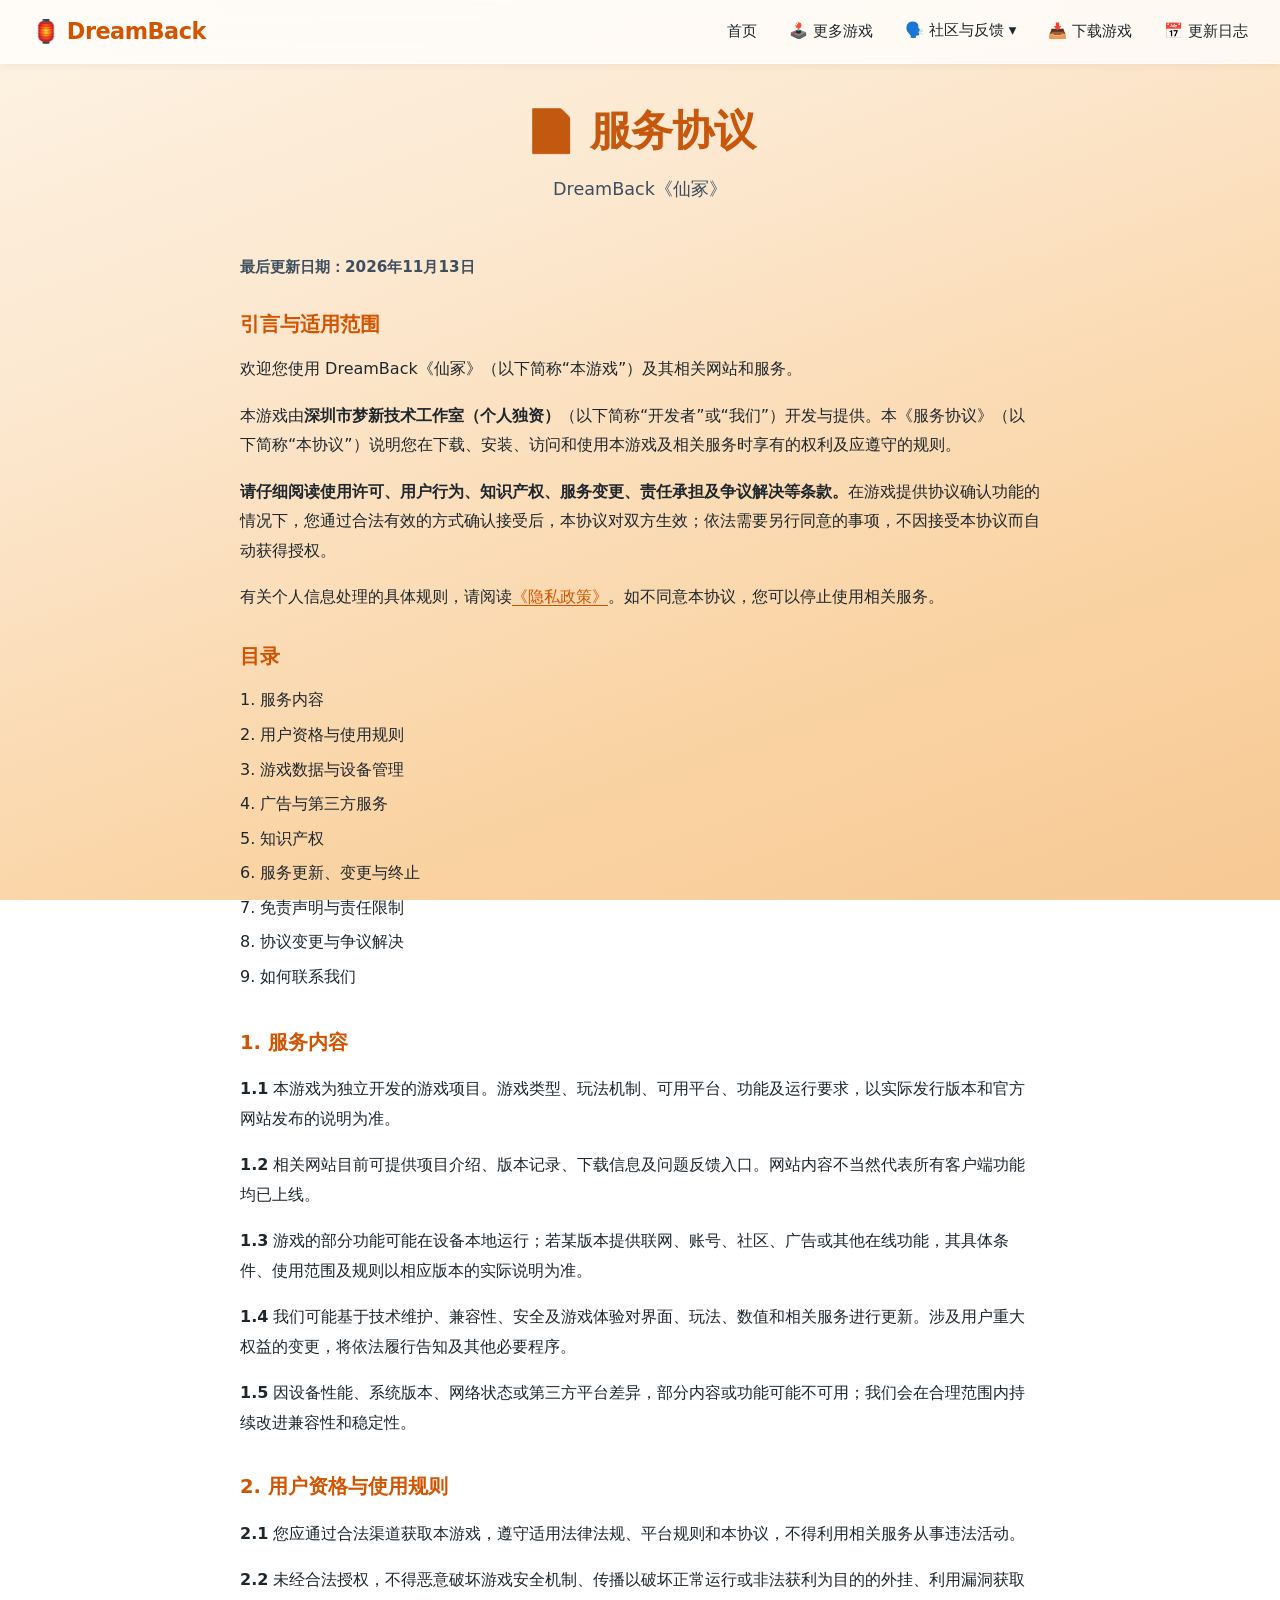
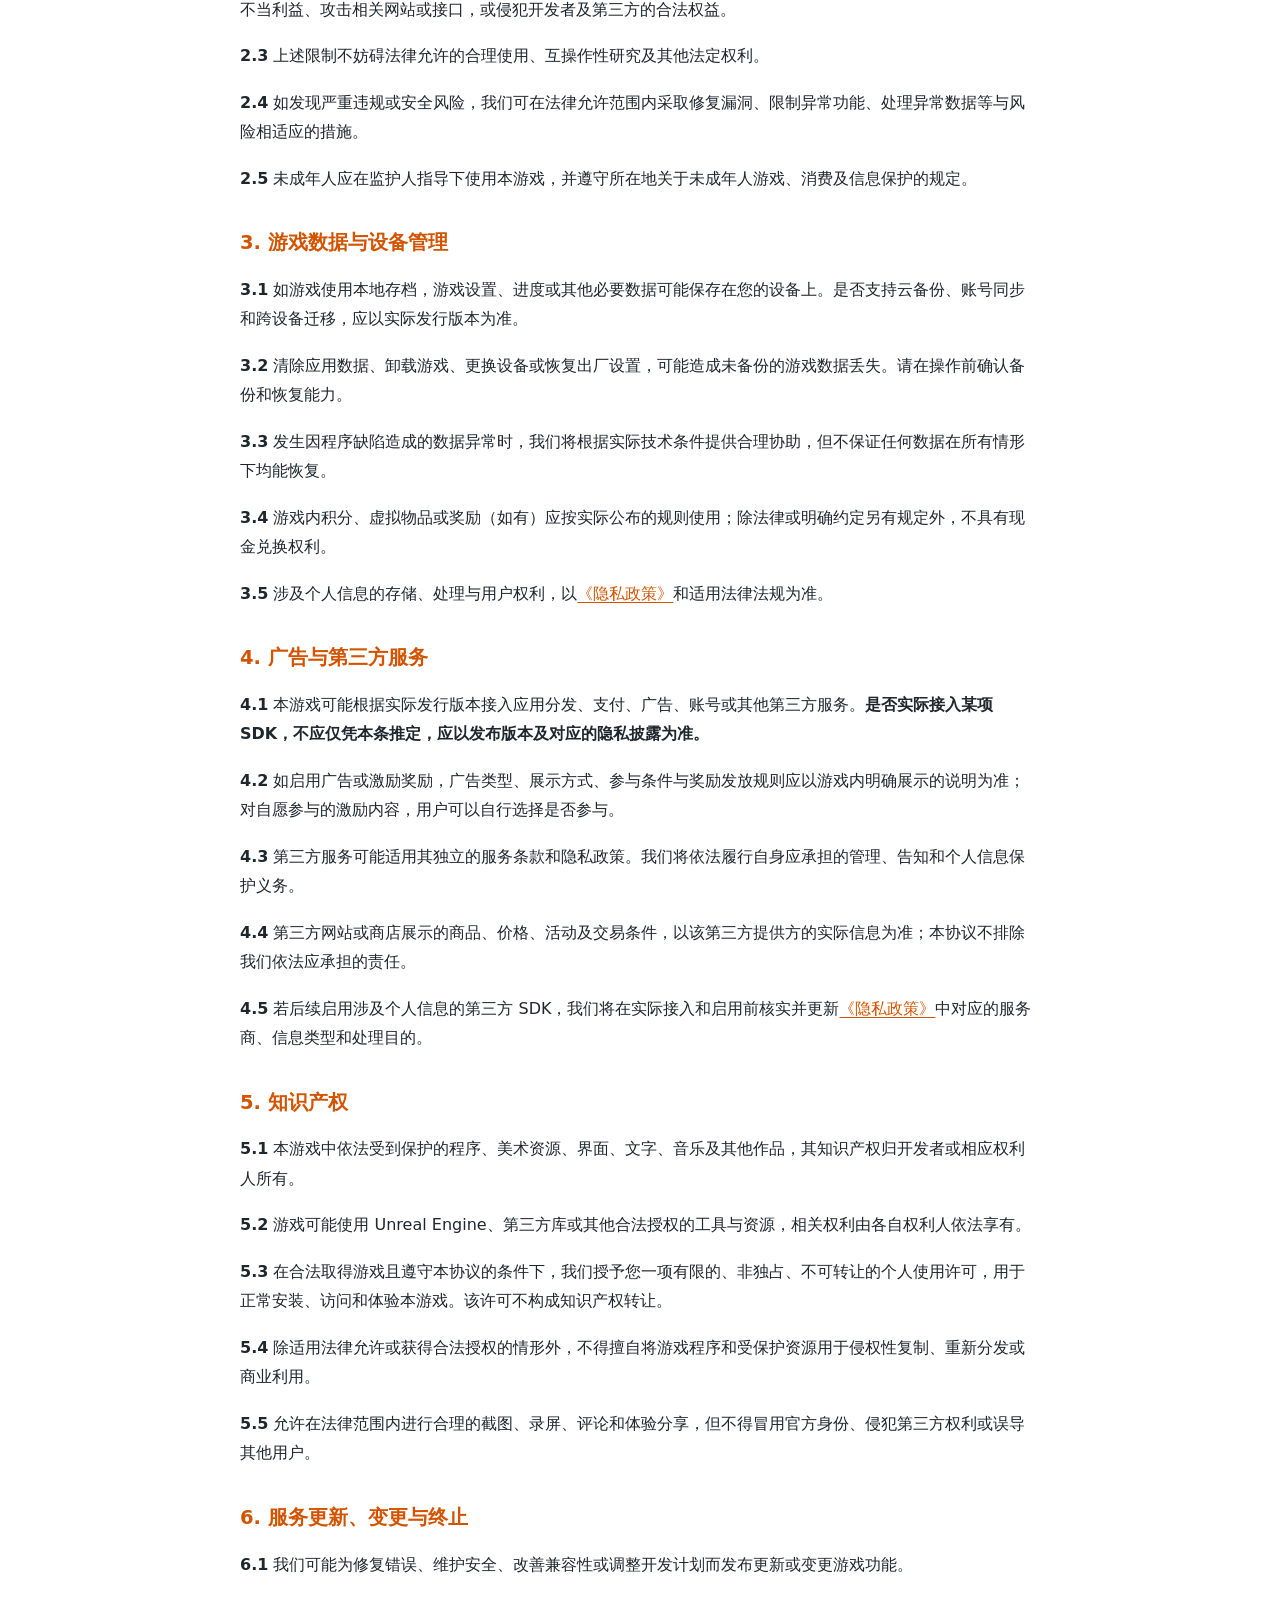
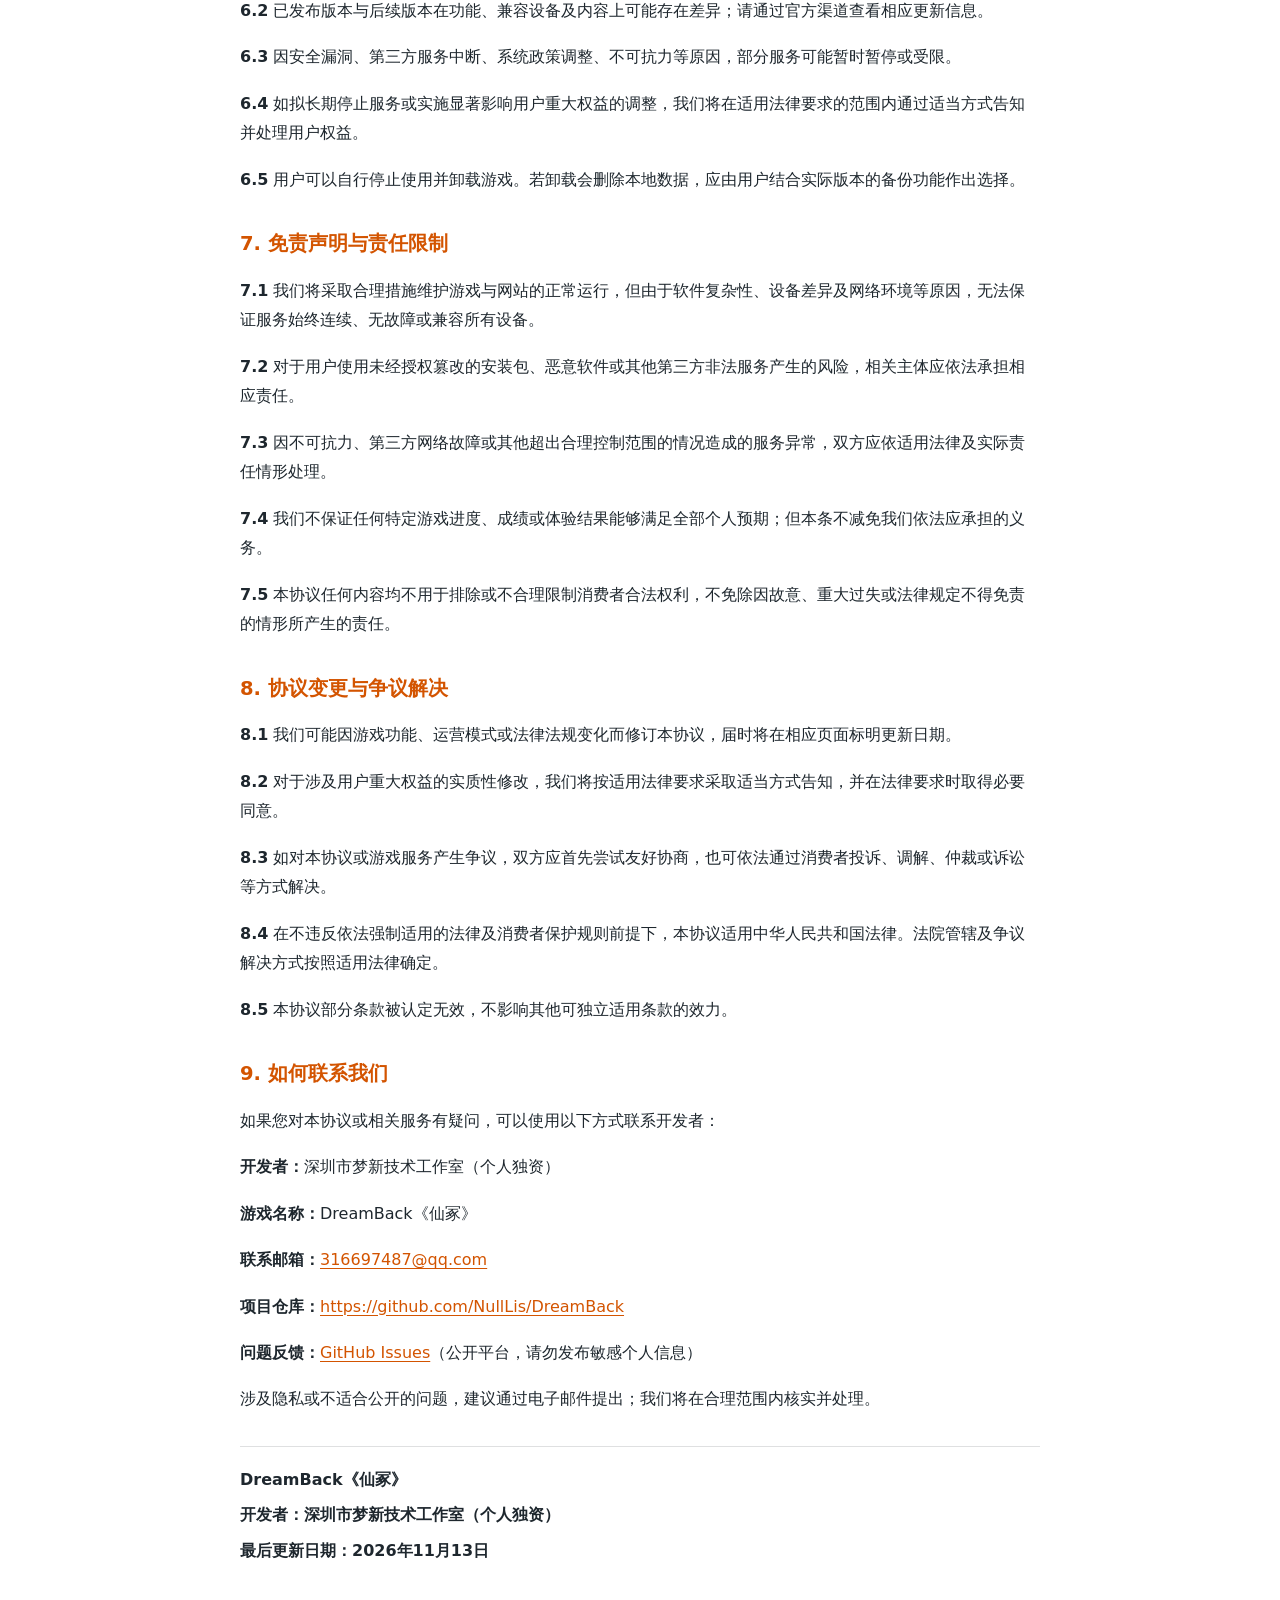
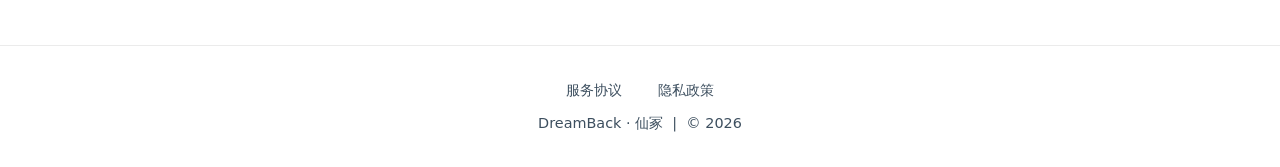
==== html/agreement.html @ 3b2ec332 "Add files via upload" ====
<!DOCTYPE html>
<html lang="zh-CN">
<head>
    <meta charset="UTF-8">
    <meta name="viewport" content="width=device-width, initial-scale=1.0">
    <meta name="description" content="DreamBack《仙冢》服务协议">
    <title>服务协议 — DreamBack 仙冢</title>
    <link rel="stylesheet" href="../css/style.css">
    <style>
/* 法律页面正文沿用 PullNail 结构，不覆盖网站全局配色、顶部导航或页脚 */
.legal-content { max-width: 800px; margin: 0 auto; line-height: 1.85; overflow-wrap: break-word; }
.legal-content h3 { margin: 1.65rem 0 .7rem; color: var(--accent-dark); font-size: 1.22rem; font-weight: 700; }
.legal-content p { margin: 0 0 1.05rem; }
.legal-content ul { padding-left: 1.55rem; margin: .6rem 0 1.1rem; }
.legal-content li { margin-bottom: .52rem; }
.legal-content a { color: var(--accent-dark); text-underline-offset: 3px; overflow-wrap: anywhere; }
.legal-content a:hover { text-decoration: underline; }
.legal-updated { color: var(--text-muted); font-size: .95rem; margin-bottom: 1.6rem !important; }
.legal-intro { margin-bottom: 1.7rem; }
.legal-directory { margin: 1.5rem 0 2.15rem; }
.legal-directory h3 { margin-top: 0; }
.legal-directory p { margin: 0 0 .44rem; line-height: 1.72; }
.legal-chapter { margin-bottom: 2rem; }
.legal-chapter h3 { margin-top: 0; margin-bottom: .84rem; }
.legal-note { margin: 1rem 0; padding: .8rem 1rem; border-left: 3px solid var(--accent-dark); border-radius: 6px; background: rgba(255,255,255,.30); }
.legal-signoff { margin-top: 2rem; padding-top: 1.15rem; border-top: 1px solid rgba(30,39,46,.14); }
.legal-signoff p { margin-bottom: .35rem; }
@media (max-width: 640px) { .legal-content h3 { font-size: 1.14rem; } }
</style>
</head>
<body>
    <div id="navbar-container"></div>
    <main class="container">
        <header>
            <h1>📄 服务协议</h1>
            <p class="subtitle">DreamBack《仙冢》</p>
        </header>
        <section>
            <div class="legal-content">
                <p class="legal-updated"><strong>最后更新日期：2026年11月13日</strong></p>
                <div class="legal-intro">
                    <h3>引言与适用范围</h3>
                    
<p>欢迎您使用 DreamBack《仙冢》（以下简称“本游戏”）及其相关网站和服务。</p>
<p>本游戏由<strong>深圳市梦新技术工作室（个人独资）</strong>（以下简称“开发者”或“我们”）开发与提供。本《服务协议》（以下简称“本协议”）说明您在下载、安装、访问和使用本游戏及相关服务时享有的权利及应遵守的规则。</p>
<p><strong>请仔细阅读使用许可、用户行为、知识产权、服务变更、责任承担及争议解决等条款。</strong>在游戏提供协议确认功能的情况下，您通过合法有效的方式确认接受后，本协议对双方生效；依法需要另行同意的事项，不因接受本协议而自动获得授权。</p>
<p>有关个人信息处理的具体规则，请阅读<a href="privacy.html">《隐私政策》</a>。如不同意本协议，您可以停止使用相关服务。</p>

                </div>
                <div class="legal-directory" aria-label="服务协议目录">
                    <h3>目录</h3>
                    <p>1. 服务内容</p>
<p>2. 用户资格与使用规则</p>
<p>3. 游戏数据与设备管理</p>
<p>4. 广告与第三方服务</p>
<p>5. 知识产权</p>
<p>6. 服务更新、变更与终止</p>
<p>7. 免责声明与责任限制</p>
<p>8. 协议变更与争议解决</p>
<p>9. 如何联系我们</p>

                </div>
                
<div class="legal-chapter" id="chapter-1">
<h3>1. 服务内容</h3>

<p><strong>1.1</strong> 本游戏为独立开发的游戏项目。游戏类型、玩法机制、可用平台、功能及运行要求，以实际发行版本和官方网站发布的说明为准。</p>
<p><strong>1.2</strong> 相关网站目前可提供项目介绍、版本记录、下载信息及问题反馈入口。网站内容不当然代表所有客户端功能均已上线。</p>
<p><strong>1.3</strong> 游戏的部分功能可能在设备本地运行；若某版本提供联网、账号、社区、广告或其他在线功能，其具体条件、使用范围及规则以相应版本的实际说明为准。</p>
<p><strong>1.4</strong> 我们可能基于技术维护、兼容性、安全及游戏体验对界面、玩法、数值和相关服务进行更新。涉及用户重大权益的变更，将依法履行告知及其他必要程序。</p>
<p><strong>1.5</strong> 因设备性能、系统版本、网络状态或第三方平台差异，部分内容或功能可能不可用；我们会在合理范围内持续改进兼容性和稳定性。</p>

</div>
<div class="legal-chapter" id="chapter-2">
<h3>2. 用户资格与使用规则</h3>

<p><strong>2.1</strong> 您应通过合法渠道获取本游戏，遵守适用法律法规、平台规则和本协议，不得利用相关服务从事违法活动。</p>
<p><strong>2.2</strong> 未经合法授权，不得恶意破坏游戏安全机制、传播以破坏正常运行或非法获利为目的的外挂、利用漏洞获取不当利益、攻击相关网站或接口，或侵犯开发者及第三方的合法权益。</p>
<p><strong>2.3</strong> 上述限制不妨碍法律允许的合理使用、互操作性研究及其他法定权利。</p>
<p><strong>2.4</strong> 如发现严重违规或安全风险，我们可在法律允许范围内采取修复漏洞、限制异常功能、处理异常数据等与风险相适应的措施。</p>
<p><strong>2.5</strong> 未成年人应在监护人指导下使用本游戏，并遵守所在地关于未成年人游戏、消费及信息保护的规定。</p>

</div>
<div class="legal-chapter" id="chapter-3">
<h3>3. 游戏数据与设备管理</h3>

<p><strong>3.1</strong> 如游戏使用本地存档，游戏设置、进度或其他必要数据可能保存在您的设备上。是否支持云备份、账号同步和跨设备迁移，应以实际发行版本为准。</p>
<p><strong>3.2</strong> 清除应用数据、卸载游戏、更换设备或恢复出厂设置，可能造成未备份的游戏数据丢失。请在操作前确认备份和恢复能力。</p>
<p><strong>3.3</strong> 发生因程序缺陷造成的数据异常时，我们将根据实际技术条件提供合理协助，但不保证任何数据在所有情形下均能恢复。</p>
<p><strong>3.4</strong> 游戏内积分、虚拟物品或奖励（如有）应按实际公布的规则使用；除法律或明确约定另有规定外，不具有现金兑换权利。</p>
<p><strong>3.5</strong> 涉及个人信息的存储、处理与用户权利，以<a href="privacy.html">《隐私政策》</a>和适用法律法规为准。</p>

</div>
<div class="legal-chapter" id="chapter-4">
<h3>4. 广告与第三方服务</h3>

<p><strong>4.1</strong> 本游戏可能根据实际发行版本接入应用分发、支付、广告、账号或其他第三方服务。<strong>是否实际接入某项 SDK，不应仅凭本条推定，应以发布版本及对应的隐私披露为准。</strong></p>
<p><strong>4.2</strong> 如启用广告或激励奖励，广告类型、展示方式、参与条件与奖励发放规则应以游戏内明确展示的说明为准；对自愿参与的激励内容，用户可以自行选择是否参与。</p>
<p><strong>4.3</strong> 第三方服务可能适用其独立的服务条款和隐私政策。我们将依法履行自身应承担的管理、告知和个人信息保护义务。</p>
<p><strong>4.4</strong> 第三方网站或商店展示的商品、价格、活动及交易条件，以该第三方提供方的实际信息为准；本协议不排除我们依法应承担的责任。</p>
<p><strong>4.5</strong> 若后续启用涉及个人信息的第三方 SDK，我们将在实际接入和启用前核实并更新<a href="privacy.html">《隐私政策》</a>中对应的服务商、信息类型和处理目的。</p>

</div>
<div class="legal-chapter" id="chapter-5">
<h3>5. 知识产权</h3>

<p><strong>5.1</strong> 本游戏中依法受到保护的程序、美术资源、界面、文字、音乐及其他作品，其知识产权归开发者或相应权利人所有。</p>
<p><strong>5.2</strong> 游戏可能使用 Unreal Engine、第三方库或其他合法授权的工具与资源，相关权利由各自权利人依法享有。</p>
<p><strong>5.3</strong> 在合法取得游戏且遵守本协议的条件下，我们授予您一项有限的、非独占、不可转让的个人使用许可，用于正常安装、访问和体验本游戏。该许可不构成知识产权转让。</p>
<p><strong>5.4</strong> 除适用法律允许或获得合法授权的情形外，不得擅自将游戏程序和受保护资源用于侵权性复制、重新分发或商业利用。</p>
<p><strong>5.5</strong> 允许在法律范围内进行合理的截图、录屏、评论和体验分享，但不得冒用官方身份、侵犯第三方权利或误导其他用户。</p>

</div>
<div class="legal-chapter" id="chapter-6">
<h3>6. 服务更新、变更与终止</h3>

<p><strong>6.1</strong> 我们可能为修复错误、维护安全、改善兼容性或调整开发计划而发布更新或变更游戏功能。</p>
<p><strong>6.2</strong> 已发布版本与后续版本在功能、兼容设备及内容上可能存在差异；请通过官方渠道查看相应更新信息。</p>
<p><strong>6.3</strong> 因安全漏洞、第三方服务中断、系统政策调整、不可抗力等原因，部分服务可能暂时暂停或受限。</p>
<p><strong>6.4</strong> 如拟长期停止服务或实施显著影响用户重大权益的调整，我们将在适用法律要求的范围内通过适当方式告知并处理用户权益。</p>
<p><strong>6.5</strong> 用户可以自行停止使用并卸载游戏。若卸载会删除本地数据，应由用户结合实际版本的备份功能作出选择。</p>

</div>
<div class="legal-chapter" id="chapter-7">
<h3>7. 免责声明与责任限制</h3>

<p><strong>7.1</strong> 我们将采取合理措施维护游戏与网站的正常运行，但由于软件复杂性、设备差异及网络环境等原因，无法保证服务始终连续、无故障或兼容所有设备。</p>
<p><strong>7.2</strong> 对于用户使用未经授权篡改的安装包、恶意软件或其他第三方非法服务产生的风险，相关主体应依法承担相应责任。</p>
<p><strong>7.3</strong> 因不可抗力、第三方网络故障或其他超出合理控制范围的情况造成的服务异常，双方应依适用法律及实际责任情形处理。</p>
<p><strong>7.4</strong> 我们不保证任何特定游戏进度、成绩或体验结果能够满足全部个人预期；但本条不减免我们依法应承担的义务。</p>
<p><strong>7.5</strong> 本协议任何内容均不用于排除或不合理限制消费者合法权利，不免除因故意、重大过失或法律规定不得免责的情形所产生的责任。</p>

</div>
<div class="legal-chapter" id="chapter-8">
<h3>8. 协议变更与争议解决</h3>

<p><strong>8.1</strong> 我们可能因游戏功能、运营模式或法律法规变化而修订本协议，届时将在相应页面标明更新日期。</p>
<p><strong>8.2</strong> 对于涉及用户重大权益的实质性修改，我们将按适用法律要求采取适当方式告知，并在法律要求时取得必要同意。</p>
<p><strong>8.3</strong> 如对本协议或游戏服务产生争议，双方应首先尝试友好协商，也可依法通过消费者投诉、调解、仲裁或诉讼等方式解决。</p>
<p><strong>8.4</strong> 在不违反依法强制适用的法律及消费者保护规则前提下，本协议适用中华人民共和国法律。法院管辖及争议解决方式按照适用法律确定。</p>
<p><strong>8.5</strong> 本协议部分条款被认定无效，不影响其他可独立适用条款的效力。</p>

</div>
<div class="legal-chapter" id="chapter-9">
<h3>9. 如何联系我们</h3>

<p>如果您对本协议或相关服务有疑问，可以使用以下方式联系开发者：</p>
<p><strong>开发者：</strong>深圳市梦新技术工作室（个人独资）</p>
<p><strong>游戏名称：</strong>DreamBack《仙冢》</p>
<p><strong>联系邮箱：</strong><a href="mailto:316697487@qq.com">316697487@qq.com</a></p>
<p><strong>项目仓库：</strong><a href="https://github.com/NullLis/DreamBack" target="_blank" rel="noopener noreferrer">https://github.com/NullLis/DreamBack</a></p>
<p><strong>问题反馈：</strong><a href="https://github.com/NullLis/DreamBack/issues" target="_blank" rel="noopener noreferrer">GitHub Issues</a>（公开平台，请勿发布敏感个人信息）</p>
<p>涉及隐私或不适合公开的问题，建议通过电子邮件提出；我们将在合理范围内核实并处理。</p>

</div>
                <div class="legal-signoff"><p><strong>DreamBack《仙冢》</strong></p><p><strong>开发者：深圳市梦新技术工作室（个人独资）</strong></p><p><strong>最后更新日期：2026年11月13日</strong></p></div>
            </div>
        </section>
    </main>
    <div id="footer-container"></div>
    <script src="../js/components.js"></script>
</body>
</html>
---- css/style.css ----
/* DreamBack：沿用 PullNail 官网的页面布局、配色和卡片视觉体系 */
:root {
    --nav-height: 64px;
    --accent: #e67e22;
    --accent-dark: #d35400;
    --text: #1e272e;
    --text-muted: #3d4f5f;
    --card-bg: rgba(255, 255, 255, 0.85);
    --card-border: rgba(255, 255, 255, 0.7);
    --shadow-sm: 0 8px 20px rgba(0,0,0,0.05);
    --shadow-md: 0 12px 28px rgba(0,0,0,0.08);
    --radius: 20px;
    --transition: 0.2s ease;
}
* { margin: 0; padding: 0; box-sizing: border-box; }
html, body { min-height: 100%; }
body {
    font-family: 'Inter','Segoe UI','PingFang SC','Microsoft YaHei',system-ui,sans-serif;
    background: linear-gradient(160deg,#fdf3e4 0%,#fce8d0 30%,#fad4a5 70%,#f7c994 100%);
    background-attachment: fixed;
    color: var(--text);
    line-height: 1.7;
    display: flex;
    flex-direction: column;
    -webkit-font-smoothing: antialiased;
    overflow-x: hidden;
    min-height: 100vh;
}
a { color: var(--accent-dark); }
.navbar {
    position: fixed; top: 0; left: 0; width: 100%; height: var(--nav-height);
    background: rgba(255,255,255,0.75);
    backdrop-filter: blur(20px); -webkit-backdrop-filter: blur(20px);
    box-shadow: 0 1px 8px rgba(0,0,0,0.06);
    display: flex; align-items: center; justify-content: space-between;
    padding: 0 2rem; z-index: 1000;
    border-bottom: 1px solid rgba(255,255,255,0.7);
}
.nav-logo {
    font-size: 1.4rem; font-weight: 700; color: var(--accent-dark);
    text-decoration: none; letter-spacing: -0.5px; white-space: nowrap;
}
.nav-links { display: flex; gap: 2rem; list-style: none; align-items: center; }
.nav-links a, .dropdown-toggle {
    text-decoration: none; color: var(--text); font-weight: 500;
    font-size: 0.95rem; padding: 0.4rem 0;
    border-bottom: 2px solid transparent;
    transition: color 0.2s,border-color 0.2s;
}
.nav-links a:hover, .nav-links a.active,
.dropdown-toggle:hover { color: var(--accent-dark); border-bottom-color: var(--accent-dark); }
.dropdown { position: relative; }
.dropdown-toggle {
    cursor: pointer; user-select: none; display: flex; align-items: center;
    gap: 0.2rem; background: none; border-top: 0; border-left: 0;
    border-right: 0; font-family: inherit;
}
.dropdown-menu {
    position: absolute; top: 100%; left: 0;
    background: rgba(255,255,255,0.95);
    backdrop-filter: blur(15px); -webkit-backdrop-filter: blur(15px);
    border-radius: 14px; padding: 0.5rem 0;
    box-shadow: 0 8px 24px rgba(0,0,0,0.1);
    list-style: none; min-width: 170px; opacity: 0; visibility: hidden;
    transform: translateY(8px); transition: all 0.2s ease;
    border: 1px solid rgba(255,255,255,0.7);
}
.dropdown:hover .dropdown-menu, .dropdown.active .dropdown-menu,
.dropdown:focus-within .dropdown-menu {
    opacity: 1; visibility: visible; transform: translateY(4px);
}
.dropdown-menu li a {
    display: block; padding: 0.5rem 1.2rem; color: var(--text);
    font-size: 0.9rem; border-bottom: none !important; white-space: nowrap;
}
.dropdown-menu li a:hover { background: rgba(0,0,0,0.04); color: var(--accent-dark); }
.nav-toggle {
    display: none; background: none; border: none; font-size: 1.8rem;
    cursor: pointer; color: var(--text);
}
.container {
    flex: 1 0 auto; max-width: 880px; width: 100%; margin: 0 auto;
    padding: calc(var(--nav-height) + 2rem) 1.5rem 2rem;
}
header { text-align: center; margin-bottom: 3rem; }
header .badge {
    display: inline-block; background: linear-gradient(135deg,var(--accent-dark),var(--accent));
    color: #fff; padding: 0.3rem 1.2rem; border-radius: 30px;
    font-size: 0.85rem; font-weight: 600; margin-bottom: 1rem;
    box-shadow: 0 4px 10px rgba(211,84,0,0.25);
}
header h1 {
    font-size: 2.6rem; font-weight: 800;
    background: linear-gradient(135deg,#b85c1a,var(--accent-dark));
    -webkit-background-clip: text; -webkit-text-fill-color: transparent;
    background-clip: text; letter-spacing: -0.8px; margin-bottom: 0.5rem;
}
header .subtitle { color: var(--text-muted); font-size: 1.1rem; font-weight: 400; }
section { margin-bottom: 3rem; }
h2 {
    font-size: 1.5rem; font-weight: 700; margin-bottom: 1.2rem;
    color: var(--text); border-left: 4px solid var(--accent-dark);
    padding-left: 1rem;
}
.grid-2,.grid-3,.grid-4 { display: grid; gap: 1.2rem; }
.grid-2 { grid-template-columns: repeat(auto-fit,minmax(260px,1fr)); }
.grid-3 { grid-template-columns: repeat(auto-fit,minmax(220px,1fr)); }
.grid-4 { grid-template-columns: repeat(auto-fit,minmax(180px,1fr)); }
.card {
    background: var(--card-bg); backdrop-filter: blur(10px);
    -webkit-backdrop-filter: blur(10px); border-radius: var(--radius);
    padding: 1.5rem; box-shadow: var(--shadow-sm);
    border: 1px solid var(--card-border);
    transition: transform var(--transition),box-shadow var(--transition);
}
.card:hover { transform: translateY(-4px); box-shadow: var(--shadow-md); }
.card strong { display: block; font-size: 1.1rem; margin-bottom: 0.5rem; color: var(--text); }
.card a:not(.btn) {
    color: var(--accent-dark); text-decoration: none; font-weight: 500;
    word-break: break-word; display: block; margin-bottom: 0.3rem;
    transition: color 0.2s;
}
.card a:not(.btn):hover { color: #a04000; text-decoration: underline; }
.card p { color: var(--text-muted); font-size: 0.95rem; }
.feature-card,.download-card { text-align: center; padding: 2rem 1.5rem; }
.feature-card h3,.download-card h3 {
    margin: 0.5rem 0; font-size: 1.25rem; font-weight: 600;
}
.icon-big { font-size: 2.8rem; margin-bottom: 0.4rem; }
.btn {
    display: inline-flex; align-items: center; justify-content: center;
    padding: 0.7rem 2rem; border-radius: 50px; font-weight: 600;
    text-decoration: none; margin: 0.4rem 0.3rem;
    transition: all 0.2s ease; font-size: 0.95rem;
    cursor: pointer; outline: none;
}
.btn-primary,.btn-outline {
    color: var(--accent-dark); border: 2px solid var(--accent-dark);
    background: transparent; box-shadow: none;
}
.btn-primary:hover,.btn-outline:hover {
    background: rgba(211,84,0,0.08); border-color: #b85c1a;
    color: #b85c1a; transform: translateY(-1px);
    box-shadow: 0 4px 10px rgba(211,84,0,0.15);
}
.btn-primary:active,.btn-outline:active {
    background: rgba(211,84,0,0.15); border-color: #a04000;
    color: #a04000; transform: translateY(1px) scale(0.97);
    box-shadow: none; transition: all 0.05s;
}
.btn-disabled { opacity: .48; cursor: not-allowed; pointer-events: none; }
.status-note { color: var(--text-muted); font-size: .93rem; margin-top: .8rem; }
.info-list { padding-left: 1.5rem; margin-top: .8rem; }
.info-list li + li { margin-top: .25rem; }
code {
    background: rgba(0,0,0,0.05); padding: .2em .6em; border-radius: 6px;
    font-family: 'JetBrains Mono',monospace; color: var(--accent-dark);
    font-size: .9em; word-break: break-all;
}
.footer {
    flex-shrink: 0; width: 100%; text-align: center;
    color: var(--text-muted); margin-top: 0; padding: 2rem 1rem;
    border-top: 1px solid rgba(0,0,0,0.08); font-size: .9rem;
}
.footer-links { text-align: center; margin-bottom: .5rem; }
.footer-links a {
    color: var(--text-muted); text-decoration: none;
    margin: 0 1rem; font-weight: 500;
}
.footer-links a:hover { color: var(--accent-dark); }
@media (max-width: 900px) {
    .navbar { padding: 0 1.3rem; }
    .nav-links { gap: 1rem; }
}
@media (max-width: 768px) {
    .nav-links {
        display: none; position: absolute; top: var(--nav-height); left: 0;
        width: 100%; flex-direction: column;
        background: rgba(255,255,255,0.9);
        backdrop-filter: blur(20px); padding: 1rem 2rem;
        box-shadow: 0 8px 20px rgba(0,0,0,0.08);
        gap: 1rem; align-items: flex-start;
    }
    .nav-links.active { display: flex; }
    .nav-toggle { display: block; }
    .dropdown-menu {
        position: static; box-shadow: none; background: transparent;
        opacity: 1; visibility: visible; transform: none; padding-left: 1rem;
    }
    .dropdown .dropdown-menu { display: none; }
    .dropdown.active .dropdown-menu { display: block; }
}
@media (max-width: 640px) {
    header h1 { font-size: 2rem; }
    .btn { padding: .6rem 1.5rem; }
    .container { padding: calc(var(--nav-height) + 2rem) 1rem 2rem; }
    .footer-links a { margin: 0 .55rem; }
}
@media (prefers-reduced-motion: reduce) {
    *,*::before,*::after { scroll-behavior: auto !important; transition-duration: 0.01ms !important; }
}


/* ===== 更新日志表格：与 PullNail 官网一致 ===== */
.table-wrapper {
    overflow-x: auto;
    border-radius: var(--radius);
    box-shadow: var(--shadow-sm);
    border: 1px solid var(--card-border);
    -webkit-overflow-scrolling: touch;
}
.table-wrapper table {
    width: 100%;
    border-collapse: collapse;
    background: var(--card-bg);
    backdrop-filter: blur(10px);
    -webkit-backdrop-filter: blur(10px);
    border-radius: var(--radius);
}
.table-wrapper th,
.table-wrapper td {
    padding: 1rem 1.2rem;
    text-align: left;
    vertical-align: top;
    border-bottom: 1px solid rgba(0,0,0,0.06);
}
.table-wrapper th {
    background: rgba(0,0,0,0.02);
    font-weight: 600;
    font-size: 0.85rem;
    letter-spacing: 0.6px;
    color: var(--text-muted);
    white-space: nowrap;
}
.table-wrapper tr:last-child td { border-bottom: none; }
.table-wrapper .log-content { white-space: pre-line; overflow-wrap: anywhere; }
.table-wrapper .log-status { color: var(--text-muted); text-align: center; }
@media (max-width: 640px) {
    .table-wrapper th,
    .table-wrapper td { padding: 0.8rem 0.65rem; font-size: 0.9rem; }
}
.table-wrapper tbody td {
    vertical-align: middle;
}
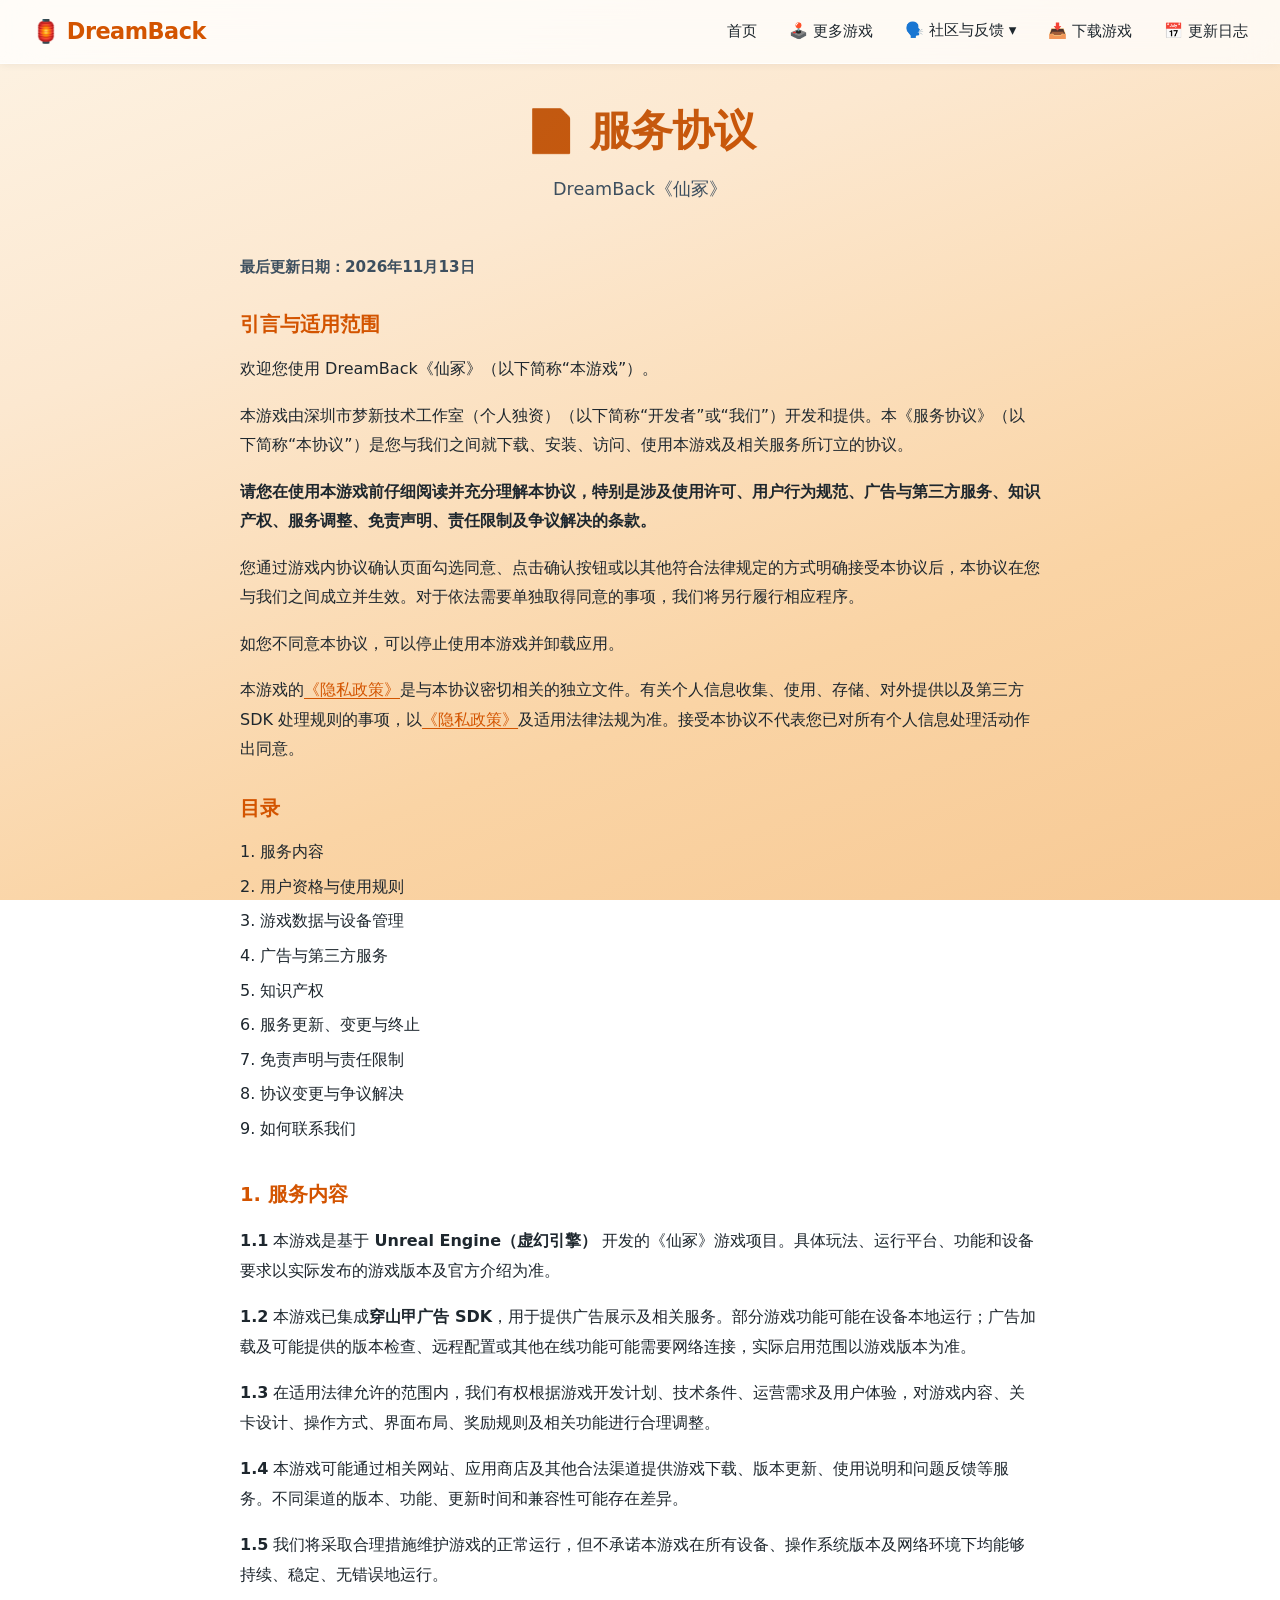
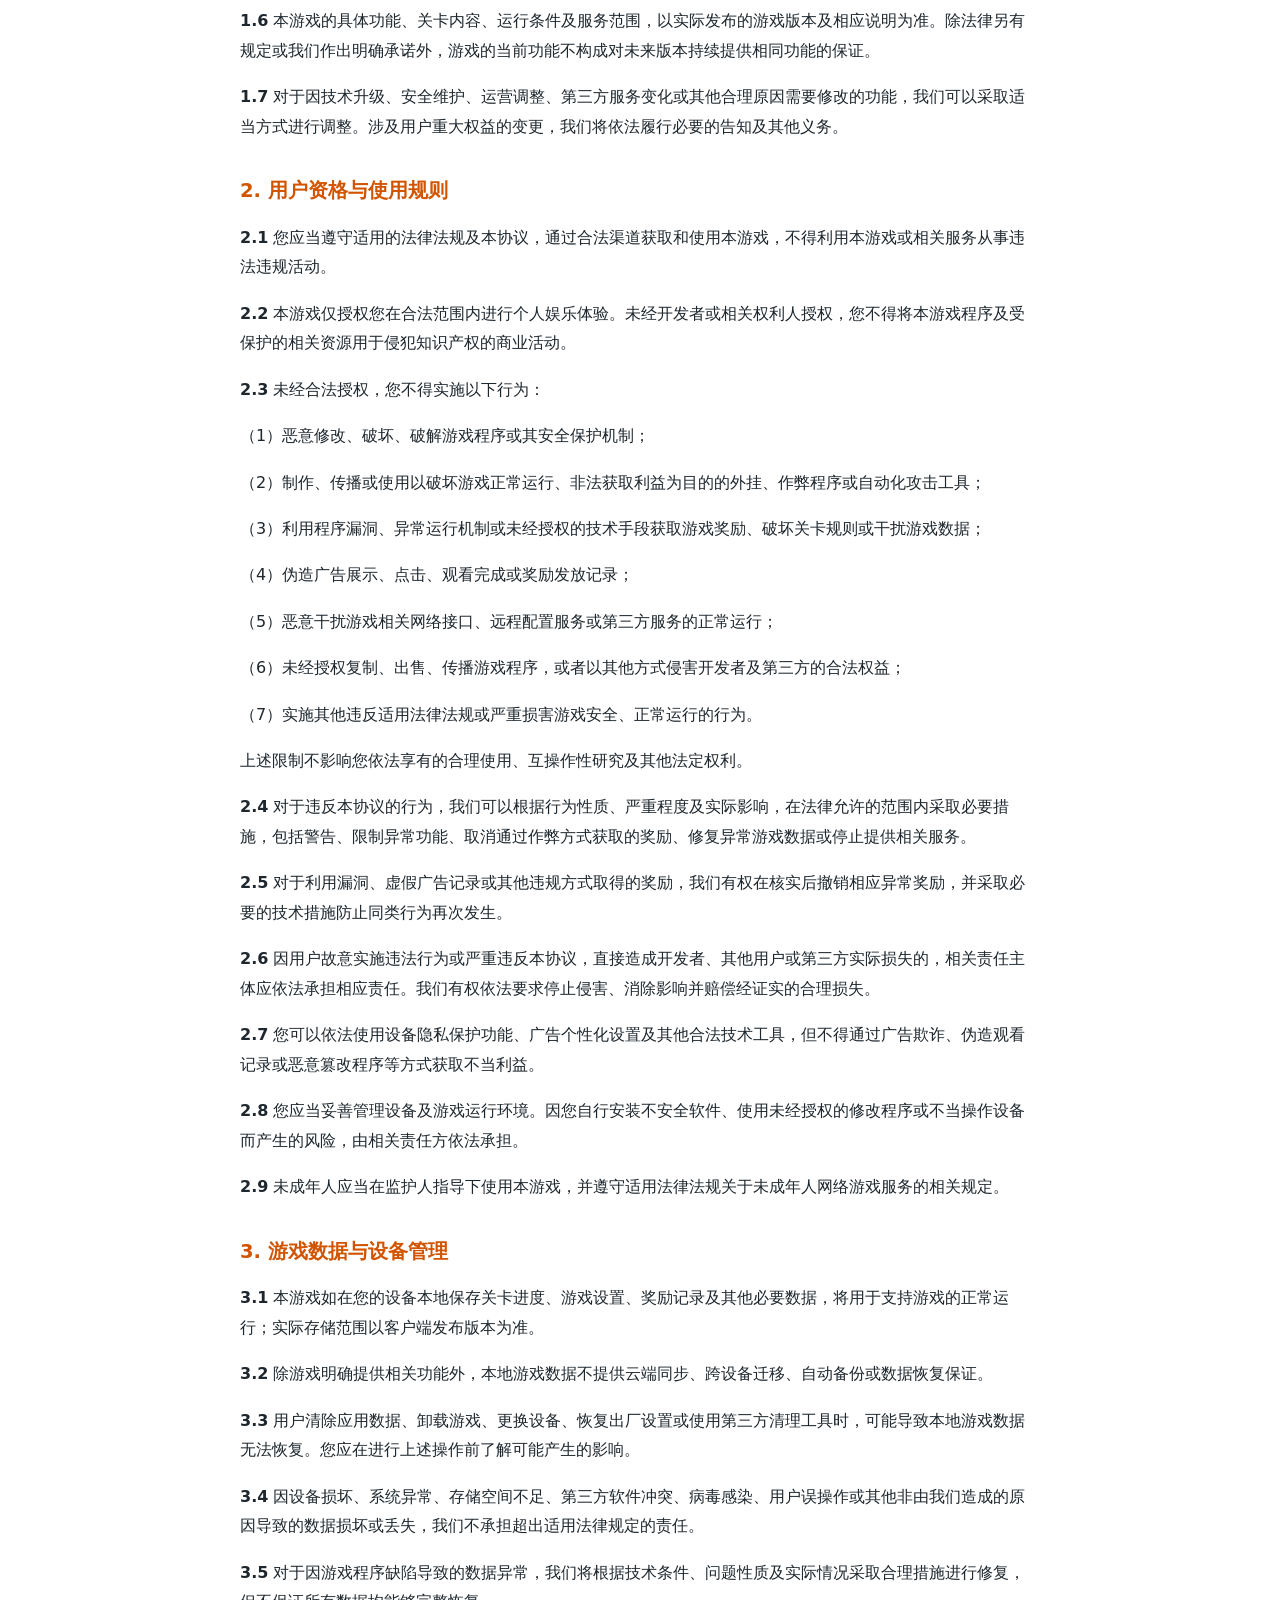
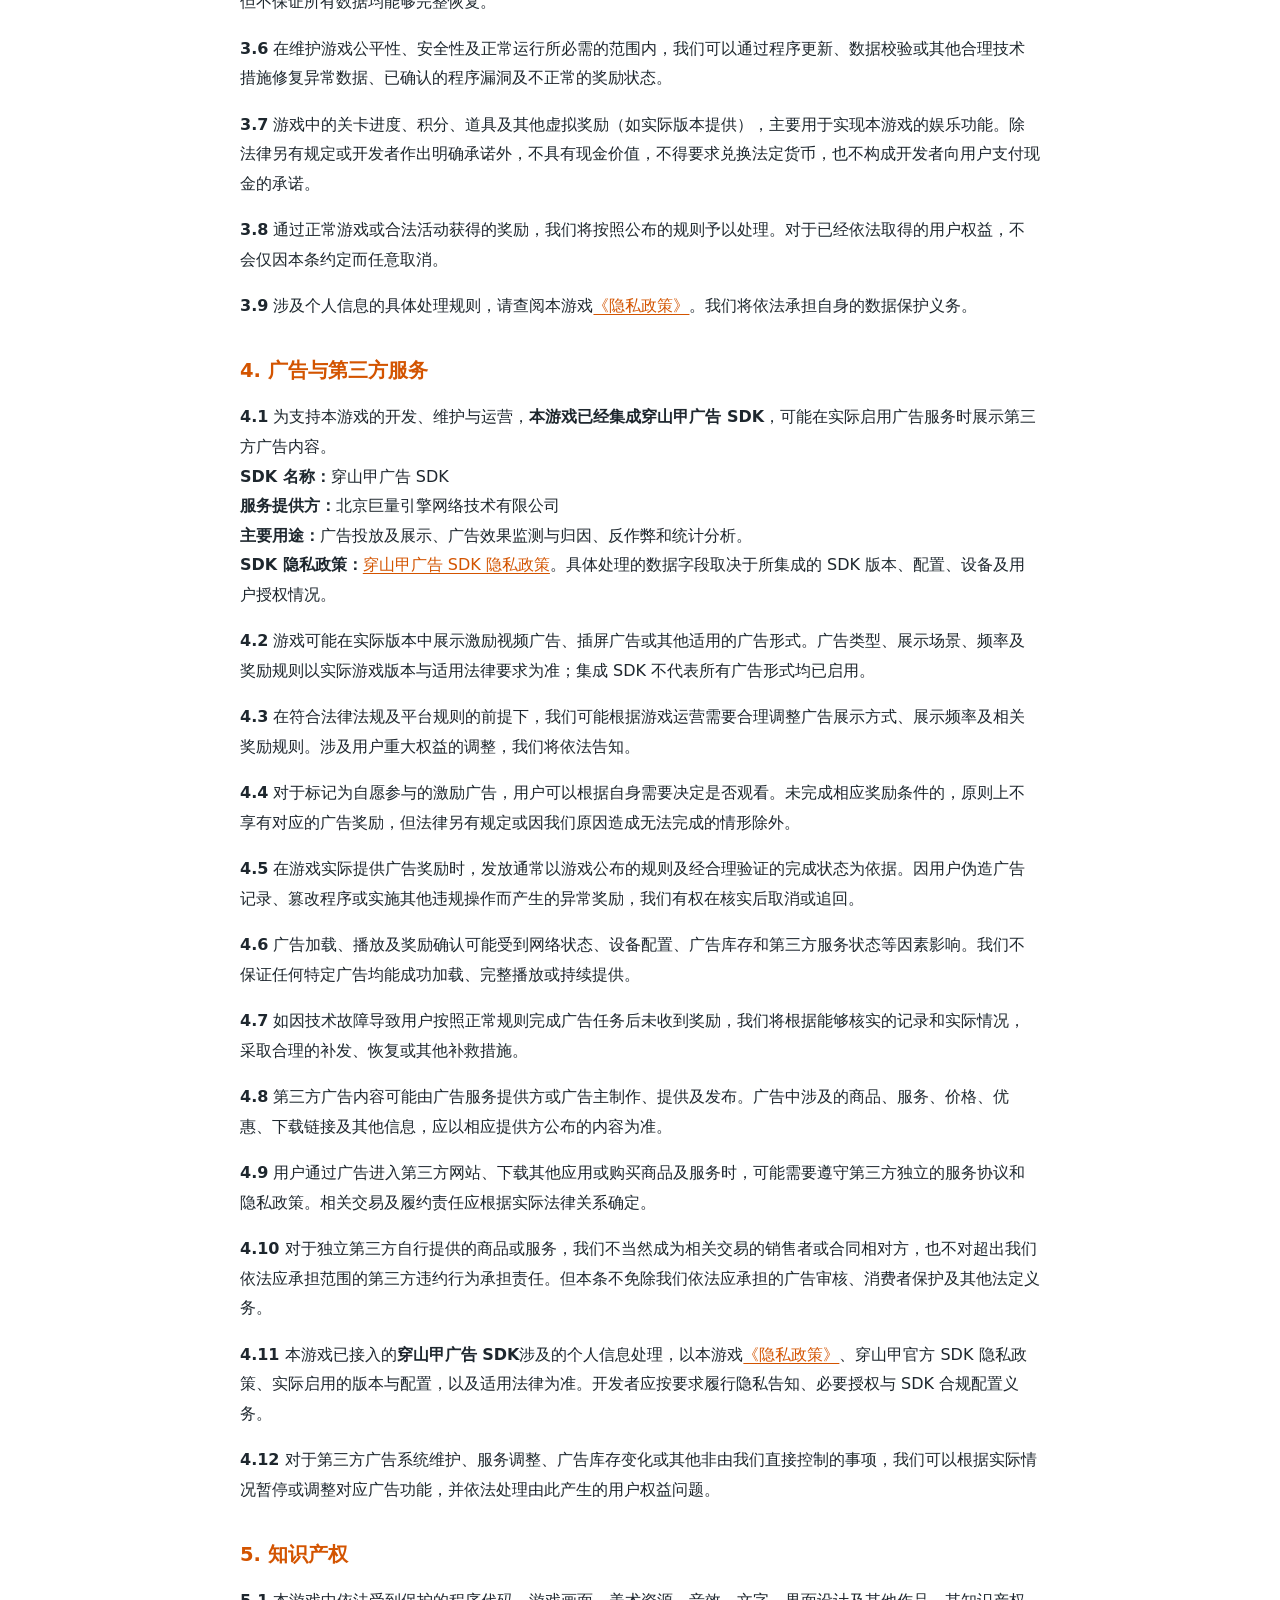
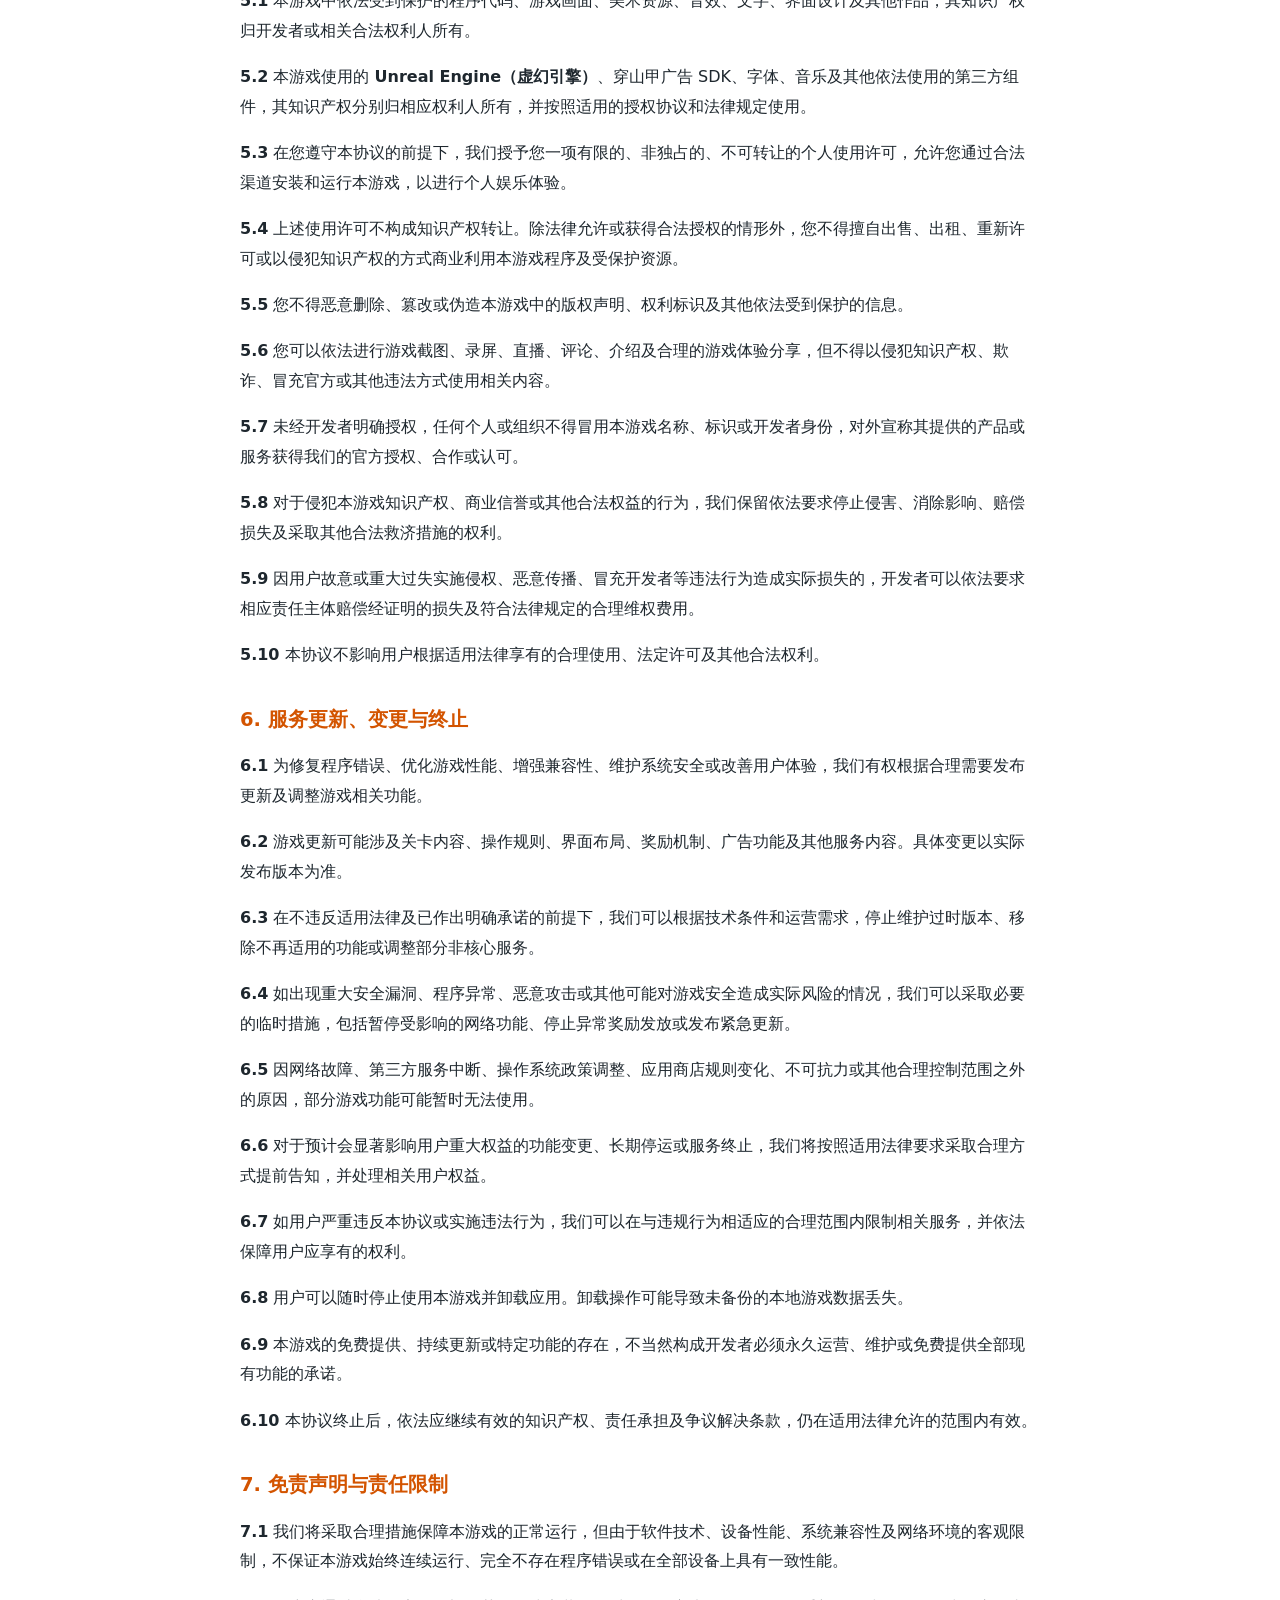
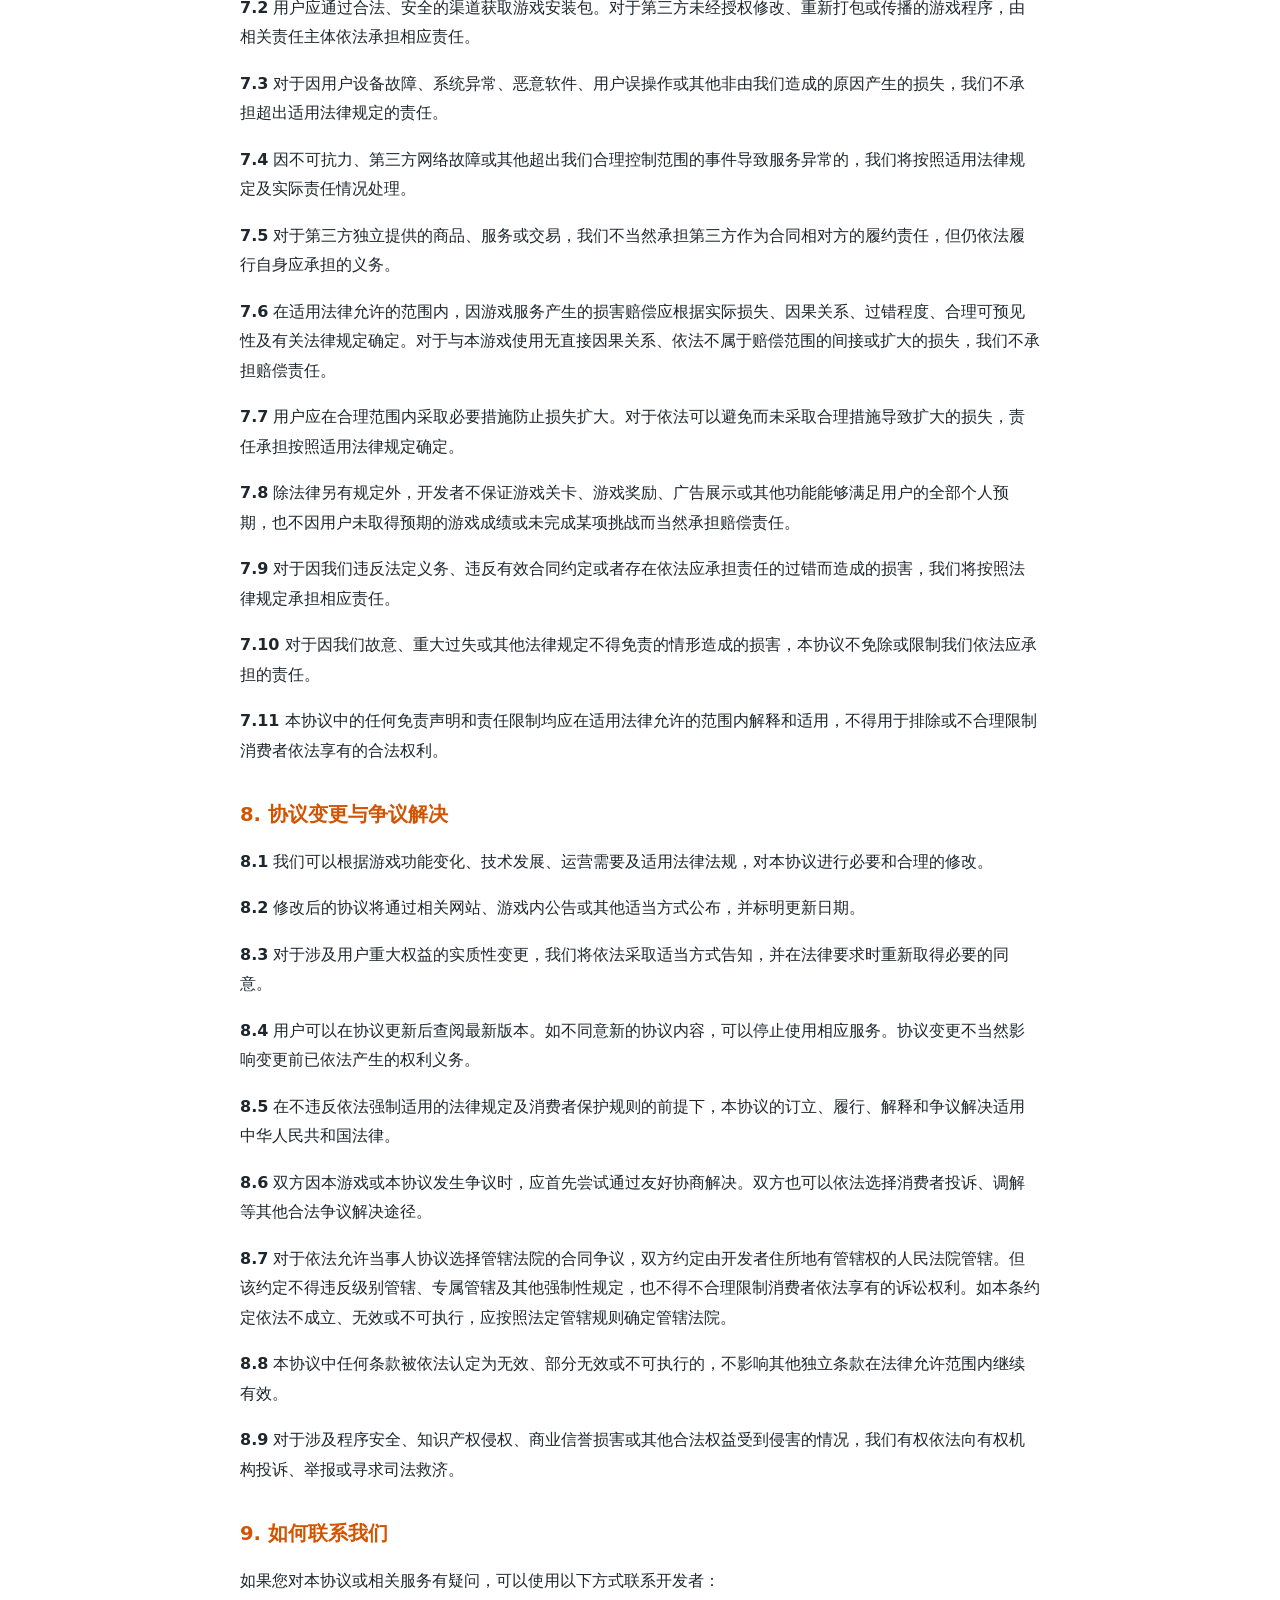
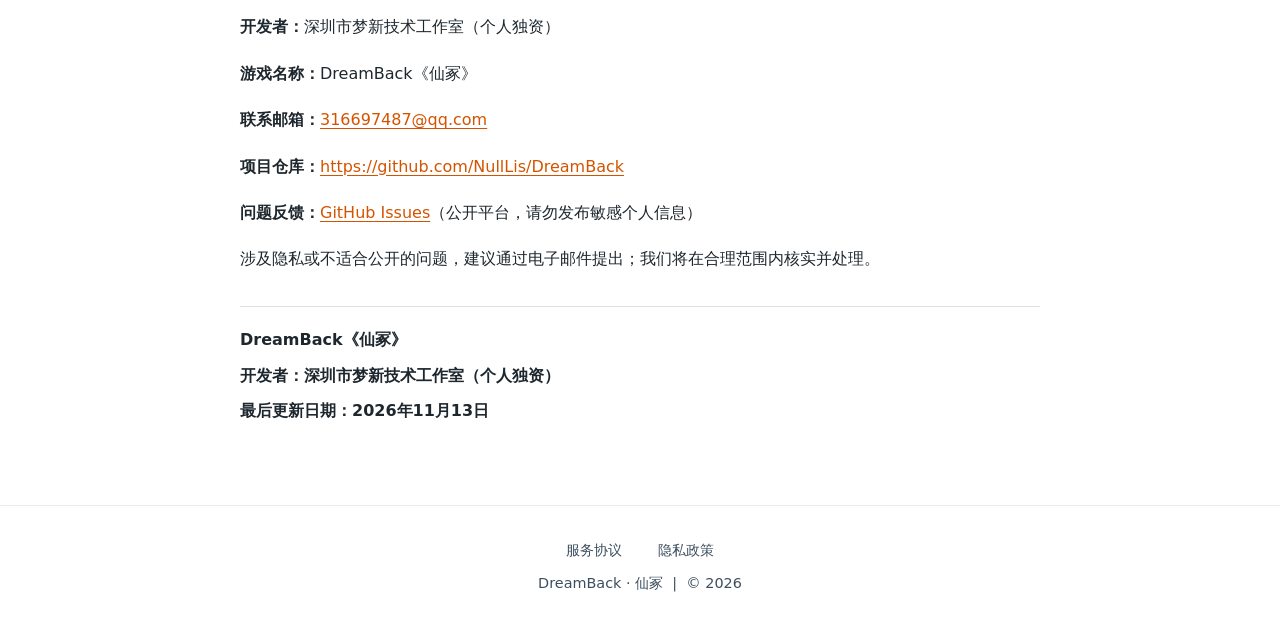
==== commit 5670eaa6: "Add files via upload" ====
--- a/html/agreement.html
+++ b/html/agreement.html
@@ -1,12 +1,13 @@
 <!DOCTYPE html>
+
 <html lang="zh-CN">
 <head>
-    <meta charset="UTF-8">
-    <meta name="viewport" content="width=device-width, initial-scale=1.0">
-    <meta name="description" content="DreamBack《仙冢》服务协议">
-    <title>服务协议 — DreamBack 仙冢</title>
-    <link rel="stylesheet" href="../css/style.css">
-    <style>
+<meta charset="utf-8"/>
+<meta content="width=device-width, initial-scale=1.0" name="viewport"/>
+<meta content="DreamBack《仙冢》服务协议" name="description"/>
+<title>服务协议 — DreamBack 仙冢</title>
+<link href="../css/style.css" rel="stylesheet"/>
+<style>
 /* 法律页面正文沿用 PullNail 结构，不覆盖网站全局配色、顶部导航或页脚 */
 .legal-content { max-width: 800px; margin: 0 auto; line-height: 1.85; overflow-wrap: break-word; }
 .legal-content h3 { margin: 1.65rem 0 .7rem; color: var(--accent-dark); font-size: 1.22rem; font-weight: 700; }
@@ -29,27 +30,21 @@
 </style>
 </head>
 <body>
-    <div id="navbar-container"></div>
-    <main class="container">
-        <header>
-            <h1>📄 服务协议</h1>
-            <p class="subtitle">DreamBack《仙冢》</p>
-        </header>
-        <section>
-            <div class="legal-content">
-                <p class="legal-updated"><strong>最后更新日期：2026年11月13日</strong></p>
-                <div class="legal-intro">
-                    <h3>引言与适用范围</h3>
-                    
-<p>欢迎您使用 DreamBack《仙冢》（以下简称“本游戏”）及其相关网站和服务。</p>
-<p>本游戏由<strong>深圳市梦新技术工作室（个人独资）</strong>（以下简称“开发者”或“我们”）开发与提供。本《服务协议》（以下简称“本协议”）说明您在下载、安装、访问和使用本游戏及相关服务时享有的权利及应遵守的规则。</p>
-<p><strong>请仔细阅读使用许可、用户行为、知识产权、服务变更、责任承担及争议解决等条款。</strong>在游戏提供协议确认功能的情况下，您通过合法有效的方式确认接受后，本协议对双方生效；依法需要另行同意的事项，不因接受本协议而自动获得授权。</p>
-<p>有关个人信息处理的具体规则，请阅读<a href="privacy.html">《隐私政策》</a>。如不同意本协议，您可以停止使用相关服务。</p>
-
-                </div>
-                <div class="legal-directory" aria-label="服务协议目录">
-                    <h3>目录</h3>
-                    <p>1. 服务内容</p>
+<div id="navbar-container"></div>
+<main class="container">
+<header>
+<h1>📄 服务协议</h1>
+<p class="subtitle">DreamBack《仙冢》</p>
+</header>
+<section>
+<div class="legal-content">
+<p class="legal-updated"><strong>最后更新日期：2026年11月13日</strong></p>
+<div class="legal-intro">
+<h3>引言与适用范围</h3>
+<p>欢迎您使用 DreamBack《仙冢》（以下简称“本游戏”）。</p><p>本游戏由深圳市梦新技术工作室（个人独资）（以下简称“开发者”或“我们”）开发和提供。本《服务协议》（以下简称“本协议”）是您与我们之间就下载、安装、访问、使用本游戏及相关服务所订立的协议。</p><p><strong>请您在使用本游戏前仔细阅读并充分理解本协议，特别是涉及使用许可、用户行为规范、广告与第三方服务、知识产权、服务调整、免责声明、责任限制及争议解决的条款。</strong></p><p>您通过游戏内协议确认页面勾选同意、点击确认按钮或以其他符合法律规定的方式明确接受本协议后，本协议在您与我们之间成立并生效。对于依法需要单独取得同意的事项，我们将另行履行相应程序。</p><p>如您不同意本协议，可以停止使用本游戏并卸载应用。</p><p>本游戏的<a href="privacy.html">《隐私政策》</a>是与本协议密切相关的独立文件。有关个人信息收集、使用、存储、对外提供以及第三方 SDK 处理规则的事项，以<a href="privacy.html">《隐私政策》</a>及适用法律法规为准。接受本协议不代表您已对所有个人信息处理活动作出同意。</p></div>
+<div aria-label="服务协议目录" class="legal-directory">
+<h3>目录</h3>
+<p>1. 服务内容</p>
 <p>2. 用户资格与使用规则</p>
 <p>3. 游戏数据与设备管理</p>
 <p>4. 广告与第三方服务</p>
@@ -58,106 +53,46 @@
 <p>7. 免责声明与责任限制</p>
 <p>8. 协议变更与争议解决</p>
 <p>9. 如何联系我们</p>
-
-                </div>
-                
+</div>
 <div class="legal-chapter" id="chapter-1">
 <h3>1. 服务内容</h3>
-
-<p><strong>1.1</strong> 本游戏为独立开发的游戏项目。游戏类型、玩法机制、可用平台、功能及运行要求，以实际发行版本和官方网站发布的说明为准。</p>
-<p><strong>1.2</strong> 相关网站目前可提供项目介绍、版本记录、下载信息及问题反馈入口。网站内容不当然代表所有客户端功能均已上线。</p>
-<p><strong>1.3</strong> 游戏的部分功能可能在设备本地运行；若某版本提供联网、账号、社区、广告或其他在线功能，其具体条件、使用范围及规则以相应版本的实际说明为准。</p>
-<p><strong>1.4</strong> 我们可能基于技术维护、兼容性、安全及游戏体验对界面、玩法、数值和相关服务进行更新。涉及用户重大权益的变更，将依法履行告知及其他必要程序。</p>
-<p><strong>1.5</strong> 因设备性能、系统版本、网络状态或第三方平台差异，部分内容或功能可能不可用；我们会在合理范围内持续改进兼容性和稳定性。</p>
-
-</div>
+<p><strong>1.1</strong> 本游戏是基于 <strong>Unreal Engine（虚幻引擎）</strong> 开发的《仙冢》游戏项目。具体玩法、运行平台、功能和设备要求以实际发布的游戏版本及官方介绍为准。</p><p><strong>1.2</strong> 本游戏已集成<strong>穿山甲广告 SDK</strong>，用于提供广告展示及相关服务。部分游戏功能可能在设备本地运行；广告加载及可能提供的版本检查、远程配置或其他在线功能可能需要网络连接，实际启用范围以游戏版本为准。</p><p><strong>1.3</strong> 在适用法律允许的范围内，我们有权根据游戏开发计划、技术条件、运营需求及用户体验，对游戏内容、关卡设计、操作方式、界面布局、奖励规则及相关功能进行合理调整。</p><p><strong>1.4</strong> 本游戏可能通过相关网站、应用商店及其他合法渠道提供游戏下载、版本更新、使用说明和问题反馈等服务。不同渠道的版本、功能、更新时间和兼容性可能存在差异。</p><p><strong>1.5</strong> 我们将采取合理措施维护游戏的正常运行，但不承诺本游戏在所有设备、操作系统版本及网络环境下均能够持续、稳定、无错误地运行。</p><p><strong>1.6</strong> 本游戏的具体功能、关卡内容、运行条件及服务范围，以实际发布的游戏版本及相应说明为准。除法律另有规定或我们作出明确承诺外，游戏的当前功能不构成对未来版本持续提供相同功能的保证。</p><p><strong>1.7</strong> 对于因技术升级、安全维护、运营调整、第三方服务变化或其他合理原因需要修改的功能，我们可以采取适当方式进行调整。涉及用户重大权益的变更，我们将依法履行必要的告知及其他义务。</p></div>
 <div class="legal-chapter" id="chapter-2">
 <h3>2. 用户资格与使用规则</h3>
-
-<p><strong>2.1</strong> 您应通过合法渠道获取本游戏，遵守适用法律法规、平台规则和本协议，不得利用相关服务从事违法活动。</p>
-<p><strong>2.2</strong> 未经合法授权，不得恶意破坏游戏安全机制、传播以破坏正常运行或非法获利为目的的外挂、利用漏洞获取不当利益、攻击相关网站或接口，或侵犯开发者及第三方的合法权益。</p>
-<p><strong>2.3</strong> 上述限制不妨碍法律允许的合理使用、互操作性研究及其他法定权利。</p>
-<p><strong>2.4</strong> 如发现严重违规或安全风险，我们可在法律允许范围内采取修复漏洞、限制异常功能、处理异常数据等与风险相适应的措施。</p>
-<p><strong>2.5</strong> 未成年人应在监护人指导下使用本游戏，并遵守所在地关于未成年人游戏、消费及信息保护的规定。</p>
-
-</div>
+<p><strong>2.1</strong> 您应当遵守适用的法律法规及本协议，通过合法渠道获取和使用本游戏，不得利用本游戏或相关服务从事违法违规活动。</p><p><strong>2.2</strong> 本游戏仅授权您在合法范围内进行个人娱乐体验。未经开发者或相关权利人授权，您不得将本游戏程序及受保护的相关资源用于侵犯知识产权的商业活动。</p><p><strong>2.3</strong> 未经合法授权，您不得实施以下行为：</p><p>（1）恶意修改、破坏、破解游戏程序或其安全保护机制；</p><p>（2）制作、传播或使用以破坏游戏正常运行、非法获取利益为目的的外挂、作弊程序或自动化攻击工具；</p><p>（3）利用程序漏洞、异常运行机制或未经授权的技术手段获取游戏奖励、破坏关卡规则或干扰游戏数据；</p><p>（4）伪造广告展示、点击、观看完成或奖励发放记录；</p><p>（5）恶意干扰游戏相关网络接口、远程配置服务或第三方服务的正常运行；</p><p>（6）未经授权复制、出售、传播游戏程序，或者以其他方式侵害开发者及第三方的合法权益；</p><p>（7）实施其他违反适用法律法规或严重损害游戏安全、正常运行的行为。</p><p>上述限制不影响您依法享有的合理使用、互操作性研究及其他法定权利。</p><p><strong>2.4</strong> 对于违反本协议的行为，我们可以根据行为性质、严重程度及实际影响，在法律允许的范围内采取必要措施，包括警告、限制异常功能、取消通过作弊方式获取的奖励、修复异常游戏数据或停止提供相关服务。</p><p><strong>2.5</strong> 对于利用漏洞、虚假广告记录或其他违规方式取得的奖励，我们有权在核实后撤销相应异常奖励，并采取必要的技术措施防止同类行为再次发生。</p><p><strong>2.6</strong> 因用户故意实施违法行为或严重违反本协议，直接造成开发者、其他用户或第三方实际损失的，相关责任主体应依法承担相应责任。我们有权依法要求停止侵害、消除影响并赔偿经证实的合理损失。</p><p><strong>2.7</strong> 您可以依法使用设备隐私保护功能、广告个性化设置及其他合法技术工具，但不得通过广告欺诈、伪造观看记录或恶意篡改程序等方式获取不当利益。</p><p><strong>2.8</strong> 您应当妥善管理设备及游戏运行环境。因您自行安装不安全软件、使用未经授权的修改程序或不当操作设备而产生的风险，由相关责任方依法承担。</p><p><strong>2.9</strong> 未成年人应当在监护人指导下使用本游戏，并遵守适用法律法规关于未成年人网络游戏服务的相关规定。</p></div>
 <div class="legal-chapter" id="chapter-3">
 <h3>3. 游戏数据与设备管理</h3>
-
-<p><strong>3.1</strong> 如游戏使用本地存档，游戏设置、进度或其他必要数据可能保存在您的设备上。是否支持云备份、账号同步和跨设备迁移，应以实际发行版本为准。</p>
-<p><strong>3.2</strong> 清除应用数据、卸载游戏、更换设备或恢复出厂设置，可能造成未备份的游戏数据丢失。请在操作前确认备份和恢复能力。</p>
-<p><strong>3.3</strong> 发生因程序缺陷造成的数据异常时，我们将根据实际技术条件提供合理协助，但不保证任何数据在所有情形下均能恢复。</p>
-<p><strong>3.4</strong> 游戏内积分、虚拟物品或奖励（如有）应按实际公布的规则使用；除法律或明确约定另有规定外，不具有现金兑换权利。</p>
-<p><strong>3.5</strong> 涉及个人信息的存储、处理与用户权利，以<a href="privacy.html">《隐私政策》</a>和适用法律法规为准。</p>
-
-</div>
+<p><strong>3.1</strong> 本游戏如在您的设备本地保存关卡进度、游戏设置、奖励记录及其他必要数据，将用于支持游戏的正常运行；实际存储范围以客户端发布版本为准。</p><p><strong>3.2</strong> 除游戏明确提供相关功能外，本地游戏数据不提供云端同步、跨设备迁移、自动备份或数据恢复保证。</p><p><strong>3.3</strong> 用户清除应用数据、卸载游戏、更换设备、恢复出厂设置或使用第三方清理工具时，可能导致本地游戏数据无法恢复。您应在进行上述操作前了解可能产生的影响。</p><p><strong>3.4</strong> 因设备损坏、系统异常、存储空间不足、第三方软件冲突、病毒感染、用户误操作或其他非由我们造成的原因导致的数据损坏或丢失，我们不承担超出适用法律规定的责任。</p><p><strong>3.5</strong> 对于因游戏程序缺陷导致的数据异常，我们将根据技术条件、问题性质及实际情况采取合理措施进行修复，但不保证所有数据均能够完整恢复。</p><p><strong>3.6</strong> 在维护游戏公平性、安全性及正常运行所必需的范围内，我们可以通过程序更新、数据校验或其他合理技术措施修复异常数据、已确认的程序漏洞及不正常的奖励状态。</p><p><strong>3.7</strong> 游戏中的关卡进度、积分、道具及其他虚拟奖励（如实际版本提供），主要用于实现本游戏的娱乐功能。除法律另有规定或开发者作出明确承诺外，不具有现金价值，不得要求兑换法定货币，也不构成开发者向用户支付现金的承诺。</p><p><strong>3.8</strong> 通过正常游戏或合法活动获得的奖励，我们将按照公布的规则予以处理。对于已经依法取得的用户权益，不会仅因本条约定而任意取消。</p><p><strong>3.9</strong> 涉及个人信息的具体处理规则，请查阅本游戏<a href="privacy.html">《隐私政策》</a>。我们将依法承担自身的数据保护义务。</p></div>
 <div class="legal-chapter" id="chapter-4">
 <h3>4. 广告与第三方服务</h3>
-
-<p><strong>4.1</strong> 本游戏可能根据实际发行版本接入应用分发、支付、广告、账号或其他第三方服务。<strong>是否实际接入某项 SDK，不应仅凭本条推定，应以发布版本及对应的隐私披露为准。</strong></p>
-<p><strong>4.2</strong> 如启用广告或激励奖励，广告类型、展示方式、参与条件与奖励发放规则应以游戏内明确展示的说明为准；对自愿参与的激励内容，用户可以自行选择是否参与。</p>
-<p><strong>4.3</strong> 第三方服务可能适用其独立的服务条款和隐私政策。我们将依法履行自身应承担的管理、告知和个人信息保护义务。</p>
-<p><strong>4.4</strong> 第三方网站或商店展示的商品、价格、活动及交易条件，以该第三方提供方的实际信息为准；本协议不排除我们依法应承担的责任。</p>
-<p><strong>4.5</strong> 若后续启用涉及个人信息的第三方 SDK，我们将在实际接入和启用前核实并更新<a href="privacy.html">《隐私政策》</a>中对应的服务商、信息类型和处理目的。</p>
-
-</div>
+<p><strong>4.1</strong> 为支持本游戏的开发、维护与运营，<strong>本游戏已经集成穿山甲广告 SDK</strong>，可能在实际启用广告服务时展示第三方广告内容。<br/><strong>SDK 名称：</strong>穿山甲广告 SDK<br/><strong>服务提供方：</strong>北京巨量引擎网络技术有限公司<br/><strong>主要用途：</strong>广告投放及展示、广告效果监测与归因、反作弊和统计分析。<br/><strong>SDK 隐私政策：</strong><a href="https://www.csjplatform.com/privacy/partner" rel="noopener noreferrer" target="_blank">穿山甲广告 SDK 隐私政策</a>。具体处理的数据字段取决于所集成的 SDK 版本、配置、设备及用户授权情况。</p><p><strong>4.2</strong> 游戏可能在实际版本中展示激励视频广告、插屏广告或其他适用的广告形式。广告类型、展示场景、频率及奖励规则以实际游戏版本与适用法律要求为准；集成 SDK 不代表所有广告形式均已启用。</p><p><strong>4.3</strong> 在符合法律法规及平台规则的前提下，我们可能根据游戏运营需要合理调整广告展示方式、展示频率及相关奖励规则。涉及用户重大权益的调整，我们将依法告知。</p><p><strong>4.4</strong> 对于标记为自愿参与的激励广告，用户可以根据自身需要决定是否观看。未完成相应奖励条件的，原则上不享有对应的广告奖励，但法律另有规定或因我们原因造成无法完成的情形除外。</p><p><strong>4.5</strong> 在游戏实际提供广告奖励时，发放通常以游戏公布的规则及经合理验证的完成状态为依据。因用户伪造广告记录、篡改程序或实施其他违规操作而产生的异常奖励，我们有权在核实后取消或追回。</p><p><strong>4.6</strong> 广告加载、播放及奖励确认可能受到网络状态、设备配置、广告库存和第三方服务状态等因素影响。我们不保证任何特定广告均能成功加载、完整播放或持续提供。</p><p><strong>4.7</strong> 如因技术故障导致用户按照正常规则完成广告任务后未收到奖励，我们将根据能够核实的记录和实际情况，采取合理的补发、恢复或其他补救措施。</p><p><strong>4.8</strong> 第三方广告内容可能由广告服务提供方或广告主制作、提供及发布。广告中涉及的商品、服务、价格、优惠、下载链接及其他信息，应以相应提供方公布的内容为准。</p><p><strong>4.9</strong> 用户通过广告进入第三方网站、下载其他应用或购买商品及服务时，可能需要遵守第三方独立的服务协议和隐私政策。相关交易及履约责任应根据实际法律关系确定。</p><p><strong>4.10</strong> 对于独立第三方自行提供的商品或服务，我们不当然成为相关交易的销售者或合同相对方，也不对超出我们依法应承担范围的第三方违约行为承担责任。但本条不免除我们依法应承担的广告审核、消费者保护及其他法定义务。</p><p><strong>4.11</strong> 本游戏已接入的<strong>穿山甲广告 SDK</strong>涉及的个人信息处理，以本游戏<a href="privacy.html">《隐私政策》</a>、穿山甲官方 SDK 隐私政策、实际启用的版本与配置，以及适用法律为准。开发者应按要求履行隐私告知、必要授权与 SDK 合规配置义务。</p><p><strong>4.12</strong> 对于第三方广告系统维护、服务调整、广告库存变化或其他非由我们直接控制的事项，我们可以根据实际情况暂停或调整对应广告功能，并依法处理由此产生的用户权益问题。</p></div>
 <div class="legal-chapter" id="chapter-5">
 <h3>5. 知识产权</h3>
-
-<p><strong>5.1</strong> 本游戏中依法受到保护的程序、美术资源、界面、文字、音乐及其他作品，其知识产权归开发者或相应权利人所有。</p>
-<p><strong>5.2</strong> 游戏可能使用 Unreal Engine、第三方库或其他合法授权的工具与资源，相关权利由各自权利人依法享有。</p>
-<p><strong>5.3</strong> 在合法取得游戏且遵守本协议的条件下，我们授予您一项有限的、非独占、不可转让的个人使用许可，用于正常安装、访问和体验本游戏。该许可不构成知识产权转让。</p>
-<p><strong>5.4</strong> 除适用法律允许或获得合法授权的情形外，不得擅自将游戏程序和受保护资源用于侵权性复制、重新分发或商业利用。</p>
-<p><strong>5.5</strong> 允许在法律范围内进行合理的截图、录屏、评论和体验分享，但不得冒用官方身份、侵犯第三方权利或误导其他用户。</p>
-
-</div>
+<p><strong>5.1</strong> 本游戏中依法受到保护的程序代码、游戏画面、美术资源、音效、文字、界面设计及其他作品，其知识产权归开发者或相关合法权利人所有。</p><p><strong>5.2</strong> 本游戏使用的 <strong>Unreal Engine（虚幻引擎）</strong>、穿山甲广告 SDK、字体、音乐及其他依法使用的第三方组件，其知识产权分别归相应权利人所有，并按照适用的授权协议和法律规定使用。</p><p><strong>5.3</strong> 在您遵守本协议的前提下，我们授予您一项有限的、非独占的、不可转让的个人使用许可，允许您通过合法渠道安装和运行本游戏，以进行个人娱乐体验。</p><p><strong>5.4</strong> 上述使用许可不构成知识产权转让。除法律允许或获得合法授权的情形外，您不得擅自出售、出租、重新许可或以侵犯知识产权的方式商业利用本游戏程序及受保护资源。</p><p><strong>5.5</strong> 您不得恶意删除、篡改或伪造本游戏中的版权声明、权利标识及其他依法受到保护的信息。</p><p><strong>5.6</strong> 您可以依法进行游戏截图、录屏、直播、评论、介绍及合理的游戏体验分享，但不得以侵犯知识产权、欺诈、冒充官方或其他违法方式使用相关内容。</p><p><strong>5.7</strong> 未经开发者明确授权，任何个人或组织不得冒用本游戏名称、标识或开发者身份，对外宣称其提供的产品或服务获得我们的官方授权、合作或认可。</p><p><strong>5.8</strong> 对于侵犯本游戏知识产权、商业信誉或其他合法权益的行为，我们保留依法要求停止侵害、消除影响、赔偿损失及采取其他合法救济措施的权利。</p><p><strong>5.9</strong> 因用户故意或重大过失实施侵权、恶意传播、冒充开发者等违法行为造成实际损失的，开发者可以依法要求相应责任主体赔偿经证明的损失及符合法律规定的合理维权费用。</p><p><strong>5.10</strong> 本协议不影响用户根据适用法律享有的合理使用、法定许可及其他合法权利。</p></div>
 <div class="legal-chapter" id="chapter-6">
 <h3>6. 服务更新、变更与终止</h3>
-
-<p><strong>6.1</strong> 我们可能为修复错误、维护安全、改善兼容性或调整开发计划而发布更新或变更游戏功能。</p>
-<p><strong>6.2</strong> 已发布版本与后续版本在功能、兼容设备及内容上可能存在差异；请通过官方渠道查看相应更新信息。</p>
-<p><strong>6.3</strong> 因安全漏洞、第三方服务中断、系统政策调整、不可抗力等原因，部分服务可能暂时暂停或受限。</p>
-<p><strong>6.4</strong> 如拟长期停止服务或实施显著影响用户重大权益的调整，我们将在适用法律要求的范围内通过适当方式告知并处理用户权益。</p>
-<p><strong>6.5</strong> 用户可以自行停止使用并卸载游戏。若卸载会删除本地数据，应由用户结合实际版本的备份功能作出选择。</p>
-
-</div>
+<p><strong>6.1</strong> 为修复程序错误、优化游戏性能、增强兼容性、维护系统安全或改善用户体验，我们有权根据合理需要发布更新及调整游戏相关功能。</p><p><strong>6.2</strong> 游戏更新可能涉及关卡内容、操作规则、界面布局、奖励机制、广告功能及其他服务内容。具体变更以实际发布版本为准。</p><p><strong>6.3</strong> 在不违反适用法律及已作出明确承诺的前提下，我们可以根据技术条件和运营需求，停止维护过时版本、移除不再适用的功能或调整部分非核心服务。</p><p><strong>6.4</strong> 如出现重大安全漏洞、程序异常、恶意攻击或其他可能对游戏安全造成实际风险的情况，我们可以采取必要的临时措施，包括暂停受影响的网络功能、停止异常奖励发放或发布紧急更新。</p><p><strong>6.5</strong> 因网络故障、第三方服务中断、操作系统政策调整、应用商店规则变化、不可抗力或其他合理控制范围之外的原因，部分游戏功能可能暂时无法使用。</p><p><strong>6.6</strong> 对于预计会显著影响用户重大权益的功能变更、长期停运或服务终止，我们将按照适用法律要求采取合理方式提前告知，并处理相关用户权益。</p><p><strong>6.7</strong> 如用户严重违反本协议或实施违法行为，我们可以在与违规行为相适应的合理范围内限制相关服务，并依法保障用户应享有的权利。</p><p><strong>6.8</strong> 用户可以随时停止使用本游戏并卸载应用。卸载操作可能导致未备份的本地游戏数据丢失。</p><p><strong>6.9</strong> 本游戏的免费提供、持续更新或特定功能的存在，不当然构成开发者必须永久运营、维护或免费提供全部现有功能的承诺。</p><p><strong>6.10</strong> 本协议终止后，依法应继续有效的知识产权、责任承担及争议解决条款，仍在适用法律允许的范围内有效。</p></div>
 <div class="legal-chapter" id="chapter-7">
 <h3>7. 免责声明与责任限制</h3>
-
-<p><strong>7.1</strong> 我们将采取合理措施维护游戏与网站的正常运行，但由于软件复杂性、设备差异及网络环境等原因，无法保证服务始终连续、无故障或兼容所有设备。</p>
-<p><strong>7.2</strong> 对于用户使用未经授权篡改的安装包、恶意软件或其他第三方非法服务产生的风险，相关主体应依法承担相应责任。</p>
-<p><strong>7.3</strong> 因不可抗力、第三方网络故障或其他超出合理控制范围的情况造成的服务异常，双方应依适用法律及实际责任情形处理。</p>
-<p><strong>7.4</strong> 我们不保证任何特定游戏进度、成绩或体验结果能够满足全部个人预期；但本条不减免我们依法应承担的义务。</p>
-<p><strong>7.5</strong> 本协议任何内容均不用于排除或不合理限制消费者合法权利，不免除因故意、重大过失或法律规定不得免责的情形所产生的责任。</p>
-
-</div>
+<p><strong>7.1</strong> 我们将采取合理措施保障本游戏的正常运行，但由于软件技术、设备性能、系统兼容性及网络环境的客观限制，不保证本游戏始终连续运行、完全不存在程序错误或在全部设备上具有一致性能。</p><p><strong>7.2</strong> 用户应通过合法、安全的渠道获取游戏安装包。对于第三方未经授权修改、重新打包或传播的游戏程序，由相关责任主体依法承担相应责任。</p><p><strong>7.3</strong> 对于因用户设备故障、系统异常、恶意软件、用户误操作或其他非由我们造成的原因产生的损失，我们不承担超出适用法律规定的责任。</p><p><strong>7.4</strong> 因不可抗力、第三方网络故障或其他超出我们合理控制范围的事件导致服务异常的，我们将按照适用法律规定及实际责任情况处理。</p><p><strong>7.5</strong> 对于第三方独立提供的商品、服务或交易，我们不当然承担第三方作为合同相对方的履约责任，但仍依法履行自身应承担的义务。</p><p><strong>7.6</strong> 在适用法律允许的范围内，因游戏服务产生的损害赔偿应根据实际损失、因果关系、过错程度、合理可预见性及有关法律规定确定。对于与本游戏使用无直接因果关系、依法不属于赔偿范围的间接或扩大的损失，我们不承担赔偿责任。</p><p><strong>7.7</strong> 用户应在合理范围内采取必要措施防止损失扩大。对于依法可以避免而未采取合理措施导致扩大的损失，责任承担按照适用法律规定确定。</p><p><strong>7.8</strong> 除法律另有规定外，开发者不保证游戏关卡、游戏奖励、广告展示或其他功能能够满足用户的全部个人预期，也不因用户未取得预期的游戏成绩或未完成某项挑战而当然承担赔偿责任。</p><p><strong>7.9</strong> 对于因我们违反法定义务、违反有效合同约定或者存在依法应承担责任的过错而造成的损害，我们将按照法律规定承担相应责任。</p><p><strong>7.10</strong> 对于因我们故意、重大过失或其他法律规定不得免责的情形造成的损害，本协议不免除或限制我们依法应承担的责任。</p><p><strong>7.11</strong> 本协议中的任何免责声明和责任限制均应在适用法律允许的范围内解释和适用，不得用于排除或不合理限制消费者依法享有的合法权利。</p></div>
 <div class="legal-chapter" id="chapter-8">
 <h3>8. 协议变更与争议解决</h3>
-
-<p><strong>8.1</strong> 我们可能因游戏功能、运营模式或法律法规变化而修订本协议，届时将在相应页面标明更新日期。</p>
-<p><strong>8.2</strong> 对于涉及用户重大权益的实质性修改，我们将按适用法律要求采取适当方式告知，并在法律要求时取得必要同意。</p>
-<p><strong>8.3</strong> 如对本协议或游戏服务产生争议，双方应首先尝试友好协商，也可依法通过消费者投诉、调解、仲裁或诉讼等方式解决。</p>
-<p><strong>8.4</strong> 在不违反依法强制适用的法律及消费者保护规则前提下，本协议适用中华人民共和国法律。法院管辖及争议解决方式按照适用法律确定。</p>
-<p><strong>8.5</strong> 本协议部分条款被认定无效，不影响其他可独立适用条款的效力。</p>
-
-</div>
+<p><strong>8.1</strong> 我们可以根据游戏功能变化、技术发展、运营需要及适用法律法规，对本协议进行必要和合理的修改。</p><p><strong>8.2</strong> 修改后的协议将通过相关网站、游戏内公告或其他适当方式公布，并标明更新日期。</p><p><strong>8.3</strong> 对于涉及用户重大权益的实质性变更，我们将依法采取适当方式告知，并在法律要求时重新取得必要的同意。</p><p><strong>8.4</strong> 用户可以在协议更新后查阅最新版本。如不同意新的协议内容，可以停止使用相应服务。协议变更不当然影响变更前已依法产生的权利义务。</p><p><strong>8.5</strong> 在不违反依法强制适用的法律规定及消费者保护规则的前提下，本协议的订立、履行、解释和争议解决适用中华人民共和国法律。</p><p><strong>8.6</strong> 双方因本游戏或本协议发生争议时，应首先尝试通过友好协商解决。双方也可以依法选择消费者投诉、调解等其他合法争议解决途径。</p><p><strong>8.7</strong> 对于依法允许当事人协议选择管辖法院的合同争议，双方约定由开发者住所地有管辖权的人民法院管辖。但该约定不得违反级别管辖、专属管辖及其他强制性规定，也不得不合理限制消费者依法享有的诉讼权利。如本条约定依法不成立、无效或不可执行，应按照法定管辖规则确定管辖法院。</p><p><strong>8.8</strong> 本协议中任何条款被依法认定为无效、部分无效或不可执行的，不影响其他独立条款在法律允许范围内继续有效。</p><p><strong>8.9</strong> 对于涉及程序安全、知识产权侵权、商业信誉损害或其他合法权益受到侵害的情况，我们有权依法向有权机构投诉、举报或寻求司法救济。</p></div>
 <div class="legal-chapter" id="chapter-9">
 <h3>9. 如何联系我们</h3>
-
 <p>如果您对本协议或相关服务有疑问，可以使用以下方式联系开发者：</p>
 <p><strong>开发者：</strong>深圳市梦新技术工作室（个人独资）</p>
 <p><strong>游戏名称：</strong>DreamBack《仙冢》</p>
 <p><strong>联系邮箱：</strong><a href="mailto:316697487@qq.com">316697487@qq.com</a></p>
-<p><strong>项目仓库：</strong><a href="https://github.com/NullLis/DreamBack" target="_blank" rel="noopener noreferrer">https://github.com/NullLis/DreamBack</a></p>
-<p><strong>问题反馈：</strong><a href="https://github.com/NullLis/DreamBack/issues" target="_blank" rel="noopener noreferrer">GitHub Issues</a>（公开平台，请勿发布敏感个人信息）</p>
+<p><strong>项目仓库：</strong><a href="https://github.com/NullLis/DreamBack" rel="noopener noreferrer" target="_blank">https://github.com/NullLis/DreamBack</a></p>
+<p><strong>问题反馈：</strong><a href="https://github.com/NullLis/DreamBack/issues" rel="noopener noreferrer" target="_blank">GitHub Issues</a>（公开平台，请勿发布敏感个人信息）</p>
 <p>涉及隐私或不适合公开的问题，建议通过电子邮件提出；我们将在合理范围内核实并处理。</p>
-
 </div>
-                <div class="legal-signoff"><p><strong>DreamBack《仙冢》</strong></p><p><strong>开发者：深圳市梦新技术工作室（个人独资）</strong></p><p><strong>最后更新日期：2026年11月13日</strong></p></div>
-            </div>
-        </section>
-    </main>
-    <div id="footer-container"></div>
-    <script src="../js/components.js"></script>
+<div class="legal-signoff"><p><strong>DreamBack《仙冢》</strong></p><p><strong>开发者：深圳市梦新技术工作室（个人独资）</strong></p><p><strong>最后更新日期：2026年11月13日</strong></p></div>
+</div>
+</section>
+</main>
+<div id="footer-container"></div>
+<script src="../js/components.js"></script>
 </body>
 </html>
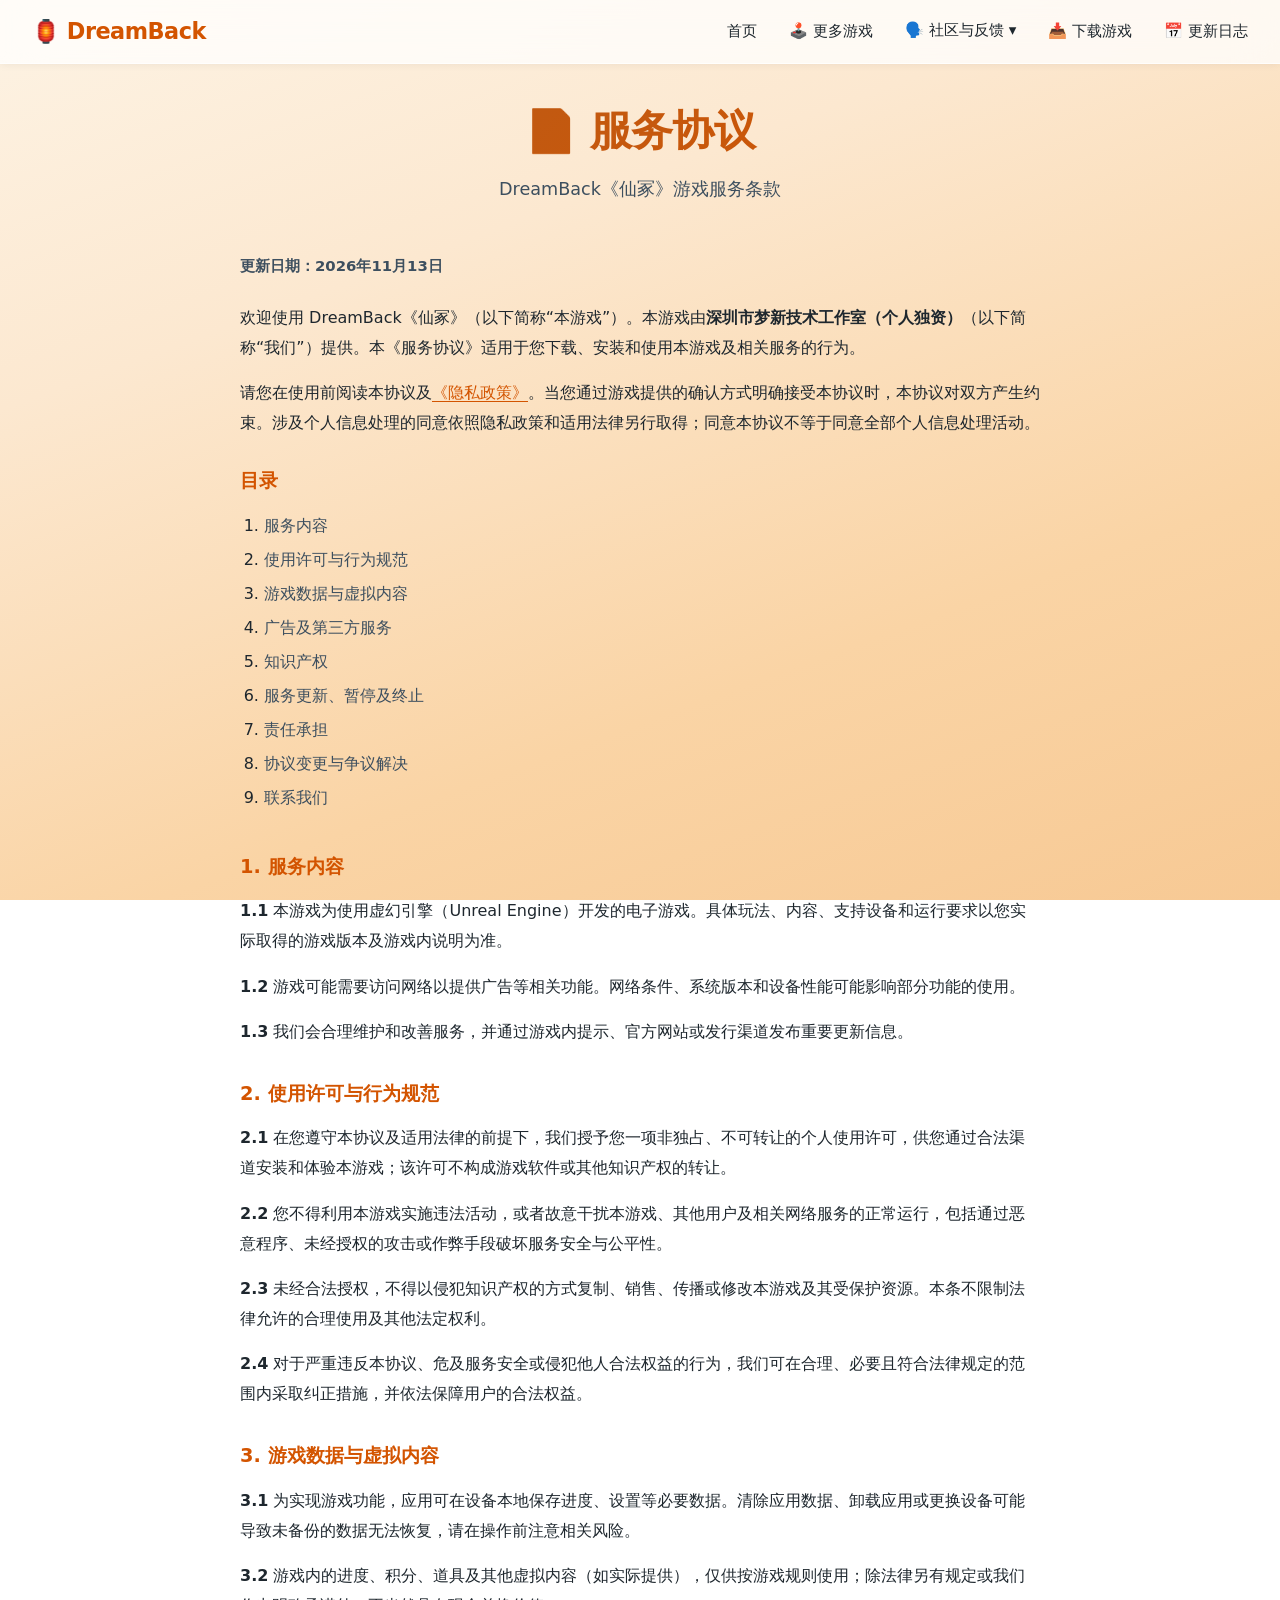
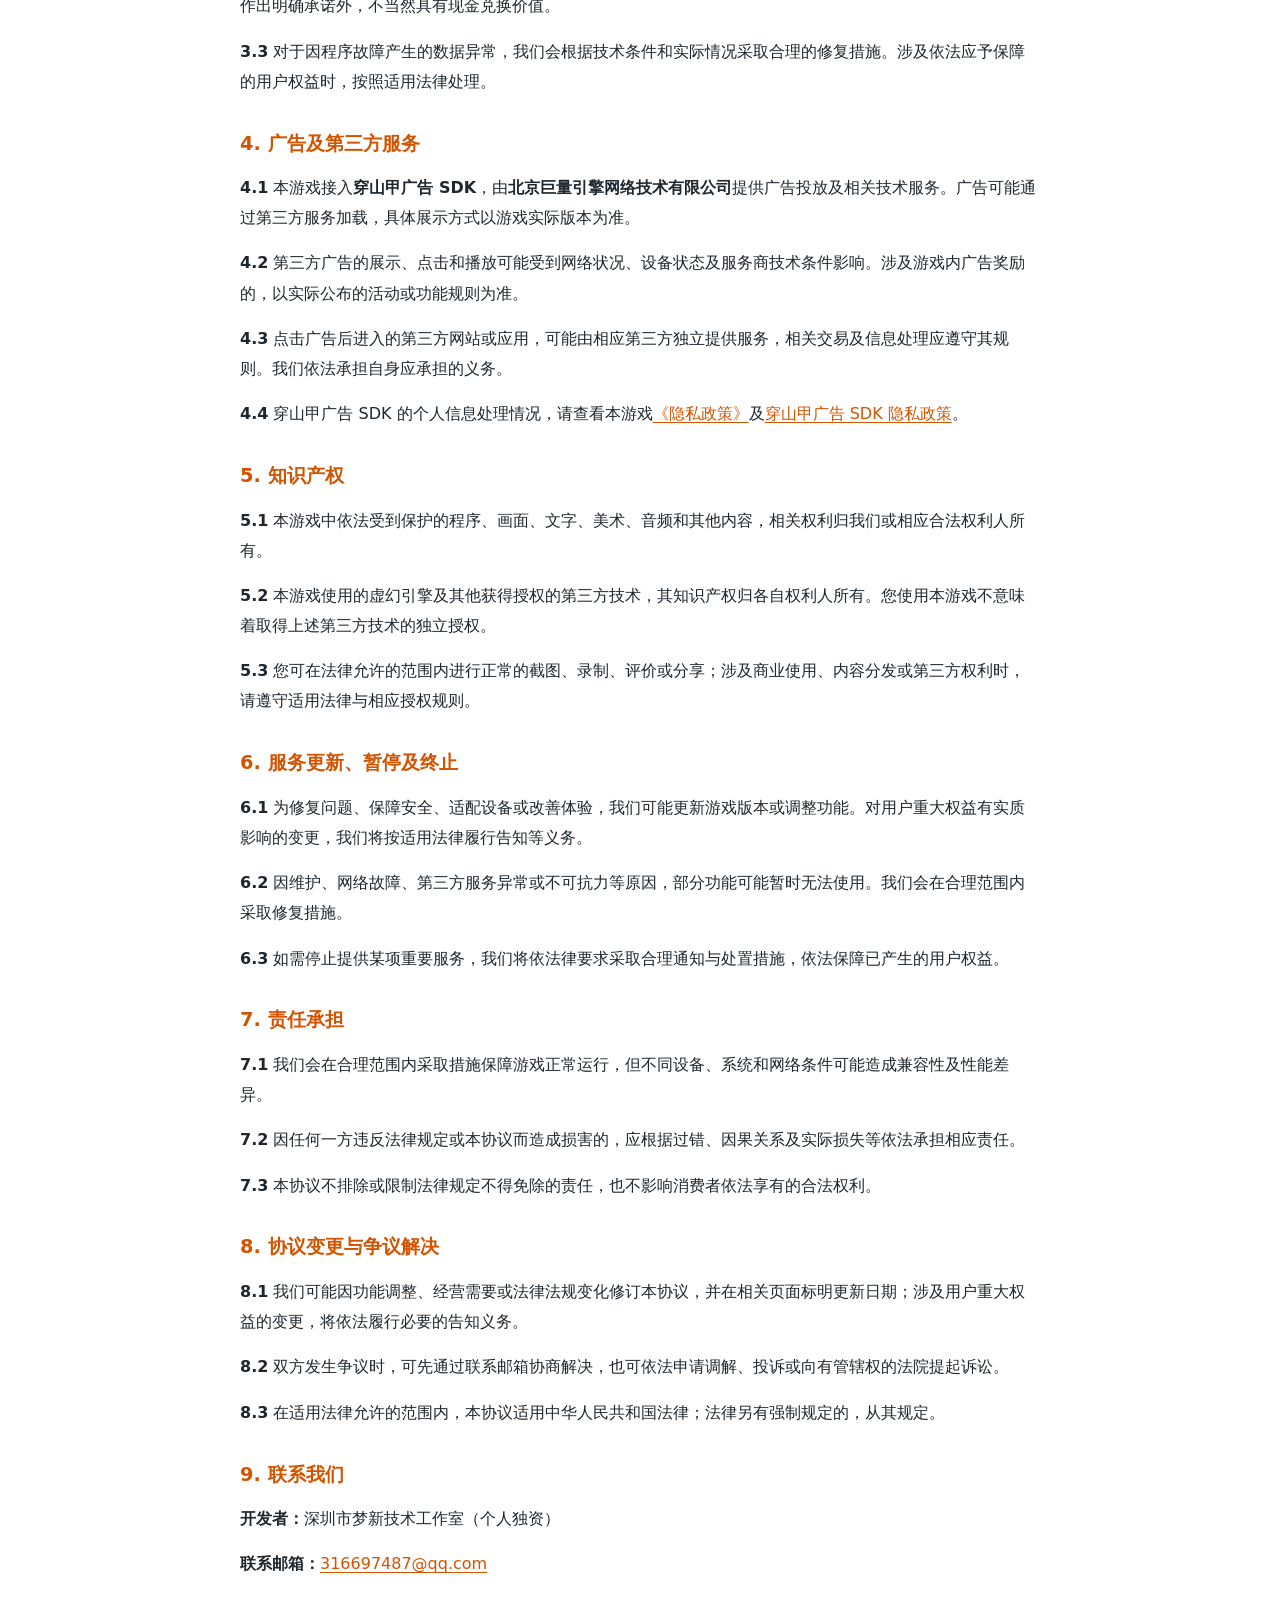
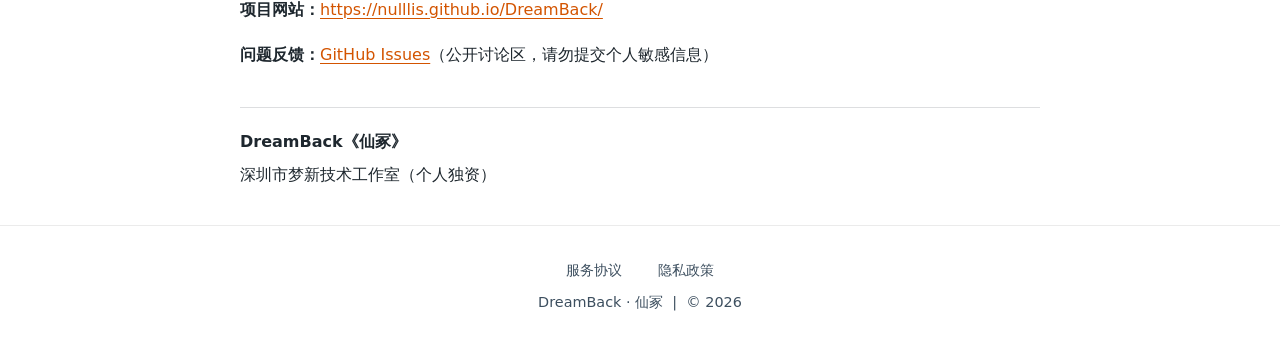
==== commit 10897714: "Add files via upload" ====
--- a/html/agreement.html
+++ b/html/agreement.html
@@ -1,98 +1,133 @@
 <!DOCTYPE html>
-
 <html lang="zh-CN">
 <head>
-<meta charset="utf-8"/>
-<meta content="width=device-width, initial-scale=1.0" name="viewport"/>
-<meta content="DreamBack《仙冢》服务协议" name="description"/>
-<title>服务协议 — DreamBack 仙冢</title>
-<link href="../css/style.css" rel="stylesheet"/>
-<style>
-/* 法律页面正文沿用 PullNail 结构，不覆盖网站全局配色、顶部导航或页脚 */
-.legal-content { max-width: 800px; margin: 0 auto; line-height: 1.85; overflow-wrap: break-word; }
-.legal-content h3 { margin: 1.65rem 0 .7rem; color: var(--accent-dark); font-size: 1.22rem; font-weight: 700; }
-.legal-content p { margin: 0 0 1.05rem; }
-.legal-content ul { padding-left: 1.55rem; margin: .6rem 0 1.1rem; }
-.legal-content li { margin-bottom: .52rem; }
-.legal-content a { color: var(--accent-dark); text-underline-offset: 3px; overflow-wrap: anywhere; }
-.legal-content a:hover { text-decoration: underline; }
-.legal-updated { color: var(--text-muted); font-size: .95rem; margin-bottom: 1.6rem !important; }
-.legal-intro { margin-bottom: 1.7rem; }
-.legal-directory { margin: 1.5rem 0 2.15rem; }
-.legal-directory h3 { margin-top: 0; }
-.legal-directory p { margin: 0 0 .44rem; line-height: 1.72; }
-.legal-chapter { margin-bottom: 2rem; }
-.legal-chapter h3 { margin-top: 0; margin-bottom: .84rem; }
-.legal-note { margin: 1rem 0; padding: .8rem 1rem; border-left: 3px solid var(--accent-dark); border-radius: 6px; background: rgba(255,255,255,.30); }
-.legal-signoff { margin-top: 2rem; padding-top: 1.15rem; border-top: 1px solid rgba(30,39,46,.14); }
-.legal-signoff p { margin-bottom: .35rem; }
-@media (max-width: 640px) { .legal-content h3 { font-size: 1.14rem; } }
+  <meta charset="UTF-8">
+  <meta name="viewport" content="width=device-width, initial-scale=1.0">
+  <meta name="description" content="仙冢 DreamBack 服务协议。">
+  <title>服务协议 — DreamBack 仙冢</title>
+  <link rel="stylesheet" href="../css/style.css">
+  <style>
+/* Legal page typography: inherits site colors, navbar, background and footer */
+.legal-content { max-width: 800px; margin: 0 auto; line-height: 1.88; overflow-wrap: break-word; }
+.legal-content h3 { font-size: 1.21rem; color: var(--accent-dark); margin: 1.9rem 0 .7rem; font-weight: 700; }
+.legal-content h4 { font-size: 1rem; margin: 1.15rem 0 .55rem; color: var(--text); }
+.legal-content p { margin: 0 0 .95rem; }
+.legal-content ul { padding-left: 1.5rem; margin: .5rem 0 1.25rem; }
+.legal-content li { margin-bottom: .38rem; }
+.legal-content a { color: var(--accent-dark); text-underline-offset: 3px; }
+.legal-meta { color: var(--text-muted); font-size: .93rem; margin-bottom: 1.4rem !important; }
+.legal-intro { margin-bottom: 1.55rem; }
+.legal-toc { margin: 1.25rem 0 2.2rem; }
+.legal-toc h3 { margin-top: 0; }
+.legal-toc ol { padding-left: 1.5rem; margin: .5rem 0; }
+.legal-toc li { margin-bottom: .25rem; }
+.legal-toc a { color: var(--text-muted); text-decoration: none; }
+.legal-toc a:hover { text-decoration: underline; color: var(--accent-dark); }
+.legal-section { margin-bottom: 1.8rem; scroll-margin-top: 92px; }
+.legal-section h3 { margin-top: 0; }
+.legal-subtle { color: var(--text-muted); }
+.legal-info { background: rgba(255,255,255,.45); border-left: 3px solid var(--accent-dark); padding: .95rem 1.15rem; border-radius: 7px; margin: .85rem 0 1.3rem; }
+.legal-info p:last-child { margin-bottom: 0; }
+.legal-sign { margin-top: 2.3rem; padding-top: 1.2rem; border-top: 1px solid rgba(30,39,46,.15); }
+.legal-sign p { margin-bottom: .18rem; }
+@media (max-width:640px) {
+ .legal-content h3 { font-size: 1.14rem; }
+ .legal-content { line-height: 1.82; }
+}
 </style>
 </head>
 <body>
-<div id="navbar-container"></div>
-<main class="container">
-<header>
-<h1>📄 服务协议</h1>
-<p class="subtitle">DreamBack《仙冢》</p>
-</header>
-<section>
-<div class="legal-content">
-<p class="legal-updated"><strong>最后更新日期：2026年11月13日</strong></p>
-<div class="legal-intro">
-<h3>引言与适用范围</h3>
-<p>欢迎您使用 DreamBack《仙冢》（以下简称“本游戏”）。</p><p>本游戏由深圳市梦新技术工作室（个人独资）（以下简称“开发者”或“我们”）开发和提供。本《服务协议》（以下简称“本协议”）是您与我们之间就下载、安装、访问、使用本游戏及相关服务所订立的协议。</p><p><strong>请您在使用本游戏前仔细阅读并充分理解本协议，特别是涉及使用许可、用户行为规范、广告与第三方服务、知识产权、服务调整、免责声明、责任限制及争议解决的条款。</strong></p><p>您通过游戏内协议确认页面勾选同意、点击确认按钮或以其他符合法律规定的方式明确接受本协议后，本协议在您与我们之间成立并生效。对于依法需要单独取得同意的事项，我们将另行履行相应程序。</p><p>如您不同意本协议，可以停止使用本游戏并卸载应用。</p><p>本游戏的<a href="privacy.html">《隐私政策》</a>是与本协议密切相关的独立文件。有关个人信息收集、使用、存储、对外提供以及第三方 SDK 处理规则的事项，以<a href="privacy.html">《隐私政策》</a>及适用法律法规为准。接受本协议不代表您已对所有个人信息处理活动作出同意。</p></div>
-<div aria-label="服务协议目录" class="legal-directory">
-<h3>目录</h3>
-<p>1. 服务内容</p>
-<p>2. 用户资格与使用规则</p>
-<p>3. 游戏数据与设备管理</p>
-<p>4. 广告与第三方服务</p>
-<p>5. 知识产权</p>
-<p>6. 服务更新、变更与终止</p>
-<p>7. 免责声明与责任限制</p>
-<p>8. 协议变更与争议解决</p>
-<p>9. 如何联系我们</p>
+  <div id="navbar-container"></div>
+  <main class="container">
+    <header>
+      <h1>📄 服务协议</h1>
+      <p class="subtitle">DreamBack《仙冢》游戏服务条款</p>
+    </header>
+    <div class="legal-content">
+      <p class="legal-meta"><strong>更新日期：2026年11月13日</strong></p>
+      <div class="legal-intro">
+<p>欢迎使用 DreamBack《仙冢》（以下简称“本游戏”）。本游戏由<strong>深圳市梦新技术工作室（个人独资）</strong>（以下简称“我们”）提供。本《服务协议》适用于您下载、安装和使用本游戏及相关服务的行为。</p>
+<p>请您在使用前阅读本协议及<a href="privacy.html">《隐私政策》</a>。当您通过游戏提供的确认方式明确接受本协议时，本协议对双方产生约束。涉及个人信息处理的同意依照隐私政策和适用法律另行取得；同意本协议不等于同意全部个人信息处理活动。</p>
 </div>
-<div class="legal-chapter" id="chapter-1">
-<h3>1. 服务内容</h3>
-<p><strong>1.1</strong> 本游戏是基于 <strong>Unreal Engine（虚幻引擎）</strong> 开发的《仙冢》游戏项目。具体玩法、运行平台、功能和设备要求以实际发布的游戏版本及官方介绍为准。</p><p><strong>1.2</strong> 本游戏已集成<strong>穿山甲广告 SDK</strong>，用于提供广告展示及相关服务。部分游戏功能可能在设备本地运行；广告加载及可能提供的版本检查、远程配置或其他在线功能可能需要网络连接，实际启用范围以游戏版本为准。</p><p><strong>1.3</strong> 在适用法律允许的范围内，我们有权根据游戏开发计划、技术条件、运营需求及用户体验，对游戏内容、关卡设计、操作方式、界面布局、奖励规则及相关功能进行合理调整。</p><p><strong>1.4</strong> 本游戏可能通过相关网站、应用商店及其他合法渠道提供游戏下载、版本更新、使用说明和问题反馈等服务。不同渠道的版本、功能、更新时间和兼容性可能存在差异。</p><p><strong>1.5</strong> 我们将采取合理措施维护游戏的正常运行，但不承诺本游戏在所有设备、操作系统版本及网络环境下均能够持续、稳定、无错误地运行。</p><p><strong>1.6</strong> 本游戏的具体功能、关卡内容、运行条件及服务范围，以实际发布的游戏版本及相应说明为准。除法律另有规定或我们作出明确承诺外，游戏的当前功能不构成对未来版本持续提供相同功能的保证。</p><p><strong>1.7</strong> 对于因技术升级、安全维护、运营调整、第三方服务变化或其他合理原因需要修改的功能，我们可以采取适当方式进行调整。涉及用户重大权益的变更，我们将依法履行必要的告知及其他义务。</p></div>
-<div class="legal-chapter" id="chapter-2">
-<h3>2. 用户资格与使用规则</h3>
-<p><strong>2.1</strong> 您应当遵守适用的法律法规及本协议，通过合法渠道获取和使用本游戏，不得利用本游戏或相关服务从事违法违规活动。</p><p><strong>2.2</strong> 本游戏仅授权您在合法范围内进行个人娱乐体验。未经开发者或相关权利人授权，您不得将本游戏程序及受保护的相关资源用于侵犯知识产权的商业活动。</p><p><strong>2.3</strong> 未经合法授权，您不得实施以下行为：</p><p>（1）恶意修改、破坏、破解游戏程序或其安全保护机制；</p><p>（2）制作、传播或使用以破坏游戏正常运行、非法获取利益为目的的外挂、作弊程序或自动化攻击工具；</p><p>（3）利用程序漏洞、异常运行机制或未经授权的技术手段获取游戏奖励、破坏关卡规则或干扰游戏数据；</p><p>（4）伪造广告展示、点击、观看完成或奖励发放记录；</p><p>（5）恶意干扰游戏相关网络接口、远程配置服务或第三方服务的正常运行；</p><p>（6）未经授权复制、出售、传播游戏程序，或者以其他方式侵害开发者及第三方的合法权益；</p><p>（7）实施其他违反适用法律法规或严重损害游戏安全、正常运行的行为。</p><p>上述限制不影响您依法享有的合理使用、互操作性研究及其他法定权利。</p><p><strong>2.4</strong> 对于违反本协议的行为，我们可以根据行为性质、严重程度及实际影响，在法律允许的范围内采取必要措施，包括警告、限制异常功能、取消通过作弊方式获取的奖励、修复异常游戏数据或停止提供相关服务。</p><p><strong>2.5</strong> 对于利用漏洞、虚假广告记录或其他违规方式取得的奖励，我们有权在核实后撤销相应异常奖励，并采取必要的技术措施防止同类行为再次发生。</p><p><strong>2.6</strong> 因用户故意实施违法行为或严重违反本协议，直接造成开发者、其他用户或第三方实际损失的，相关责任主体应依法承担相应责任。我们有权依法要求停止侵害、消除影响并赔偿经证实的合理损失。</p><p><strong>2.7</strong> 您可以依法使用设备隐私保护功能、广告个性化设置及其他合法技术工具，但不得通过广告欺诈、伪造观看记录或恶意篡改程序等方式获取不当利益。</p><p><strong>2.8</strong> 您应当妥善管理设备及游戏运行环境。因您自行安装不安全软件、使用未经授权的修改程序或不当操作设备而产生的风险，由相关责任方依法承担。</p><p><strong>2.9</strong> 未成年人应当在监护人指导下使用本游戏，并遵守适用法律法规关于未成年人网络游戏服务的相关规定。</p></div>
-<div class="legal-chapter" id="chapter-3">
-<h3>3. 游戏数据与设备管理</h3>
-<p><strong>3.1</strong> 本游戏如在您的设备本地保存关卡进度、游戏设置、奖励记录及其他必要数据，将用于支持游戏的正常运行；实际存储范围以客户端发布版本为准。</p><p><strong>3.2</strong> 除游戏明确提供相关功能外，本地游戏数据不提供云端同步、跨设备迁移、自动备份或数据恢复保证。</p><p><strong>3.3</strong> 用户清除应用数据、卸载游戏、更换设备、恢复出厂设置或使用第三方清理工具时，可能导致本地游戏数据无法恢复。您应在进行上述操作前了解可能产生的影响。</p><p><strong>3.4</strong> 因设备损坏、系统异常、存储空间不足、第三方软件冲突、病毒感染、用户误操作或其他非由我们造成的原因导致的数据损坏或丢失，我们不承担超出适用法律规定的责任。</p><p><strong>3.5</strong> 对于因游戏程序缺陷导致的数据异常，我们将根据技术条件、问题性质及实际情况采取合理措施进行修复，但不保证所有数据均能够完整恢复。</p><p><strong>3.6</strong> 在维护游戏公平性、安全性及正常运行所必需的范围内，我们可以通过程序更新、数据校验或其他合理技术措施修复异常数据、已确认的程序漏洞及不正常的奖励状态。</p><p><strong>3.7</strong> 游戏中的关卡进度、积分、道具及其他虚拟奖励（如实际版本提供），主要用于实现本游戏的娱乐功能。除法律另有规定或开发者作出明确承诺外，不具有现金价值，不得要求兑换法定货币，也不构成开发者向用户支付现金的承诺。</p><p><strong>3.8</strong> 通过正常游戏或合法活动获得的奖励，我们将按照公布的规则予以处理。对于已经依法取得的用户权益，不会仅因本条约定而任意取消。</p><p><strong>3.9</strong> 涉及个人信息的具体处理规则，请查阅本游戏<a href="privacy.html">《隐私政策》</a>。我们将依法承担自身的数据保护义务。</p></div>
-<div class="legal-chapter" id="chapter-4">
-<h3>4. 广告与第三方服务</h3>
-<p><strong>4.1</strong> 为支持本游戏的开发、维护与运营，<strong>本游戏已经集成穿山甲广告 SDK</strong>，可能在实际启用广告服务时展示第三方广告内容。<br/><strong>SDK 名称：</strong>穿山甲广告 SDK<br/><strong>服务提供方：</strong>北京巨量引擎网络技术有限公司<br/><strong>主要用途：</strong>广告投放及展示、广告效果监测与归因、反作弊和统计分析。<br/><strong>SDK 隐私政策：</strong><a href="https://www.csjplatform.com/privacy/partner" rel="noopener noreferrer" target="_blank">穿山甲广告 SDK 隐私政策</a>。具体处理的数据字段取决于所集成的 SDK 版本、配置、设备及用户授权情况。</p><p><strong>4.2</strong> 游戏可能在实际版本中展示激励视频广告、插屏广告或其他适用的广告形式。广告类型、展示场景、频率及奖励规则以实际游戏版本与适用法律要求为准；集成 SDK 不代表所有广告形式均已启用。</p><p><strong>4.3</strong> 在符合法律法规及平台规则的前提下，我们可能根据游戏运营需要合理调整广告展示方式、展示频率及相关奖励规则。涉及用户重大权益的调整，我们将依法告知。</p><p><strong>4.4</strong> 对于标记为自愿参与的激励广告，用户可以根据自身需要决定是否观看。未完成相应奖励条件的，原则上不享有对应的广告奖励，但法律另有规定或因我们原因造成无法完成的情形除外。</p><p><strong>4.5</strong> 在游戏实际提供广告奖励时，发放通常以游戏公布的规则及经合理验证的完成状态为依据。因用户伪造广告记录、篡改程序或实施其他违规操作而产生的异常奖励，我们有权在核实后取消或追回。</p><p><strong>4.6</strong> 广告加载、播放及奖励确认可能受到网络状态、设备配置、广告库存和第三方服务状态等因素影响。我们不保证任何特定广告均能成功加载、完整播放或持续提供。</p><p><strong>4.7</strong> 如因技术故障导致用户按照正常规则完成广告任务后未收到奖励，我们将根据能够核实的记录和实际情况，采取合理的补发、恢复或其他补救措施。</p><p><strong>4.8</strong> 第三方广告内容可能由广告服务提供方或广告主制作、提供及发布。广告中涉及的商品、服务、价格、优惠、下载链接及其他信息，应以相应提供方公布的内容为准。</p><p><strong>4.9</strong> 用户通过广告进入第三方网站、下载其他应用或购买商品及服务时，可能需要遵守第三方独立的服务协议和隐私政策。相关交易及履约责任应根据实际法律关系确定。</p><p><strong>4.10</strong> 对于独立第三方自行提供的商品或服务，我们不当然成为相关交易的销售者或合同相对方，也不对超出我们依法应承担范围的第三方违约行为承担责任。但本条不免除我们依法应承担的广告审核、消费者保护及其他法定义务。</p><p><strong>4.11</strong> 本游戏已接入的<strong>穿山甲广告 SDK</strong>涉及的个人信息处理，以本游戏<a href="privacy.html">《隐私政策》</a>、穿山甲官方 SDK 隐私政策、实际启用的版本与配置，以及适用法律为准。开发者应按要求履行隐私告知、必要授权与 SDK 合规配置义务。</p><p><strong>4.12</strong> 对于第三方广告系统维护、服务调整、广告库存变化或其他非由我们直接控制的事项，我们可以根据实际情况暂停或调整对应广告功能，并依法处理由此产生的用户权益问题。</p></div>
-<div class="legal-chapter" id="chapter-5">
-<h3>5. 知识产权</h3>
-<p><strong>5.1</strong> 本游戏中依法受到保护的程序代码、游戏画面、美术资源、音效、文字、界面设计及其他作品，其知识产权归开发者或相关合法权利人所有。</p><p><strong>5.2</strong> 本游戏使用的 <strong>Unreal Engine（虚幻引擎）</strong>、穿山甲广告 SDK、字体、音乐及其他依法使用的第三方组件，其知识产权分别归相应权利人所有，并按照适用的授权协议和法律规定使用。</p><p><strong>5.3</strong> 在您遵守本协议的前提下，我们授予您一项有限的、非独占的、不可转让的个人使用许可，允许您通过合法渠道安装和运行本游戏，以进行个人娱乐体验。</p><p><strong>5.4</strong> 上述使用许可不构成知识产权转让。除法律允许或获得合法授权的情形外，您不得擅自出售、出租、重新许可或以侵犯知识产权的方式商业利用本游戏程序及受保护资源。</p><p><strong>5.5</strong> 您不得恶意删除、篡改或伪造本游戏中的版权声明、权利标识及其他依法受到保护的信息。</p><p><strong>5.6</strong> 您可以依法进行游戏截图、录屏、直播、评论、介绍及合理的游戏体验分享，但不得以侵犯知识产权、欺诈、冒充官方或其他违法方式使用相关内容。</p><p><strong>5.7</strong> 未经开发者明确授权，任何个人或组织不得冒用本游戏名称、标识或开发者身份，对外宣称其提供的产品或服务获得我们的官方授权、合作或认可。</p><p><strong>5.8</strong> 对于侵犯本游戏知识产权、商业信誉或其他合法权益的行为，我们保留依法要求停止侵害、消除影响、赔偿损失及采取其他合法救济措施的权利。</p><p><strong>5.9</strong> 因用户故意或重大过失实施侵权、恶意传播、冒充开发者等违法行为造成实际损失的，开发者可以依法要求相应责任主体赔偿经证明的损失及符合法律规定的合理维权费用。</p><p><strong>5.10</strong> 本协议不影响用户根据适用法律享有的合理使用、法定许可及其他合法权利。</p></div>
-<div class="legal-chapter" id="chapter-6">
-<h3>6. 服务更新、变更与终止</h3>
-<p><strong>6.1</strong> 为修复程序错误、优化游戏性能、增强兼容性、维护系统安全或改善用户体验，我们有权根据合理需要发布更新及调整游戏相关功能。</p><p><strong>6.2</strong> 游戏更新可能涉及关卡内容、操作规则、界面布局、奖励机制、广告功能及其他服务内容。具体变更以实际发布版本为准。</p><p><strong>6.3</strong> 在不违反适用法律及已作出明确承诺的前提下，我们可以根据技术条件和运营需求，停止维护过时版本、移除不再适用的功能或调整部分非核心服务。</p><p><strong>6.4</strong> 如出现重大安全漏洞、程序异常、恶意攻击或其他可能对游戏安全造成实际风险的情况，我们可以采取必要的临时措施，包括暂停受影响的网络功能、停止异常奖励发放或发布紧急更新。</p><p><strong>6.5</strong> 因网络故障、第三方服务中断、操作系统政策调整、应用商店规则变化、不可抗力或其他合理控制范围之外的原因，部分游戏功能可能暂时无法使用。</p><p><strong>6.6</strong> 对于预计会显著影响用户重大权益的功能变更、长期停运或服务终止，我们将按照适用法律要求采取合理方式提前告知，并处理相关用户权益。</p><p><strong>6.7</strong> 如用户严重违反本协议或实施违法行为，我们可以在与违规行为相适应的合理范围内限制相关服务，并依法保障用户应享有的权利。</p><p><strong>6.8</strong> 用户可以随时停止使用本游戏并卸载应用。卸载操作可能导致未备份的本地游戏数据丢失。</p><p><strong>6.9</strong> 本游戏的免费提供、持续更新或特定功能的存在，不当然构成开发者必须永久运营、维护或免费提供全部现有功能的承诺。</p><p><strong>6.10</strong> 本协议终止后，依法应继续有效的知识产权、责任承担及争议解决条款，仍在适用法律允许的范围内有效。</p></div>
-<div class="legal-chapter" id="chapter-7">
-<h3>7. 免责声明与责任限制</h3>
-<p><strong>7.1</strong> 我们将采取合理措施保障本游戏的正常运行，但由于软件技术、设备性能、系统兼容性及网络环境的客观限制，不保证本游戏始终连续运行、完全不存在程序错误或在全部设备上具有一致性能。</p><p><strong>7.2</strong> 用户应通过合法、安全的渠道获取游戏安装包。对于第三方未经授权修改、重新打包或传播的游戏程序，由相关责任主体依法承担相应责任。</p><p><strong>7.3</strong> 对于因用户设备故障、系统异常、恶意软件、用户误操作或其他非由我们造成的原因产生的损失，我们不承担超出适用法律规定的责任。</p><p><strong>7.4</strong> 因不可抗力、第三方网络故障或其他超出我们合理控制范围的事件导致服务异常的，我们将按照适用法律规定及实际责任情况处理。</p><p><strong>7.5</strong> 对于第三方独立提供的商品、服务或交易，我们不当然承担第三方作为合同相对方的履约责任，但仍依法履行自身应承担的义务。</p><p><strong>7.6</strong> 在适用法律允许的范围内，因游戏服务产生的损害赔偿应根据实际损失、因果关系、过错程度、合理可预见性及有关法律规定确定。对于与本游戏使用无直接因果关系、依法不属于赔偿范围的间接或扩大的损失，我们不承担赔偿责任。</p><p><strong>7.7</strong> 用户应在合理范围内采取必要措施防止损失扩大。对于依法可以避免而未采取合理措施导致扩大的损失，责任承担按照适用法律规定确定。</p><p><strong>7.8</strong> 除法律另有规定外，开发者不保证游戏关卡、游戏奖励、广告展示或其他功能能够满足用户的全部个人预期，也不因用户未取得预期的游戏成绩或未完成某项挑战而当然承担赔偿责任。</p><p><strong>7.9</strong> 对于因我们违反法定义务、违反有效合同约定或者存在依法应承担责任的过错而造成的损害，我们将按照法律规定承担相应责任。</p><p><strong>7.10</strong> 对于因我们故意、重大过失或其他法律规定不得免责的情形造成的损害，本协议不免除或限制我们依法应承担的责任。</p><p><strong>7.11</strong> 本协议中的任何免责声明和责任限制均应在适用法律允许的范围内解释和适用，不得用于排除或不合理限制消费者依法享有的合法权利。</p></div>
-<div class="legal-chapter" id="chapter-8">
-<h3>8. 协议变更与争议解决</h3>
-<p><strong>8.1</strong> 我们可以根据游戏功能变化、技术发展、运营需要及适用法律法规，对本协议进行必要和合理的修改。</p><p><strong>8.2</strong> 修改后的协议将通过相关网站、游戏内公告或其他适当方式公布，并标明更新日期。</p><p><strong>8.3</strong> 对于涉及用户重大权益的实质性变更，我们将依法采取适当方式告知，并在法律要求时重新取得必要的同意。</p><p><strong>8.4</strong> 用户可以在协议更新后查阅最新版本。如不同意新的协议内容，可以停止使用相应服务。协议变更不当然影响变更前已依法产生的权利义务。</p><p><strong>8.5</strong> 在不违反依法强制适用的法律规定及消费者保护规则的前提下，本协议的订立、履行、解释和争议解决适用中华人民共和国法律。</p><p><strong>8.6</strong> 双方因本游戏或本协议发生争议时，应首先尝试通过友好协商解决。双方也可以依法选择消费者投诉、调解等其他合法争议解决途径。</p><p><strong>8.7</strong> 对于依法允许当事人协议选择管辖法院的合同争议，双方约定由开发者住所地有管辖权的人民法院管辖。但该约定不得违反级别管辖、专属管辖及其他强制性规定，也不得不合理限制消费者依法享有的诉讼权利。如本条约定依法不成立、无效或不可执行，应按照法定管辖规则确定管辖法院。</p><p><strong>8.8</strong> 本协议中任何条款被依法认定为无效、部分无效或不可执行的，不影响其他独立条款在法律允许范围内继续有效。</p><p><strong>8.9</strong> 对于涉及程序安全、知识产权侵权、商业信誉损害或其他合法权益受到侵害的情况，我们有权依法向有权机构投诉、举报或寻求司法救济。</p></div>
-<div class="legal-chapter" id="chapter-9">
-<h3>9. 如何联系我们</h3>
-<p>如果您对本协议或相关服务有疑问，可以使用以下方式联系开发者：</p>
+      <nav class="legal-toc" aria-label="服务协议目录"><h3>目录</h3><ol><li><a href="#s1">服务内容</a></li>
+<li><a href="#s2">使用许可与行为规范</a></li>
+<li><a href="#s3">游戏数据与虚拟内容</a></li>
+<li><a href="#s4">广告及第三方服务</a></li>
+<li><a href="#s5">知识产权</a></li>
+<li><a href="#s6">服务更新、暂停及终止</a></li>
+<li><a href="#s7">责任承担</a></li>
+<li><a href="#s8">协议变更与争议解决</a></li>
+<li><a href="#s9">联系我们</a></li></ol></nav>
+      <section class="legal-section" id="s1"><h3>1. 服务内容</h3>
+
+<p><strong>1.1</strong> 本游戏为使用虚幻引擎（Unreal Engine）开发的电子游戏。具体玩法、内容、支持设备和运行要求以您实际取得的游戏版本及游戏内说明为准。</p>
+<p><strong>1.2</strong> 游戏可能需要访问网络以提供广告等相关功能。网络条件、系统版本和设备性能可能影响部分功能的使用。</p>
+<p><strong>1.3</strong> 我们会合理维护和改善服务，并通过游戏内提示、官方网站或发行渠道发布重要更新信息。</p>
+
+</section>
+<section class="legal-section" id="s2"><h3>2. 使用许可与行为规范</h3>
+
+<p><strong>2.1</strong> 在您遵守本协议及适用法律的前提下，我们授予您一项非独占、不可转让的个人使用许可，供您通过合法渠道安装和体验本游戏；该许可不构成游戏软件或其他知识产权的转让。</p>
+<p><strong>2.2</strong> 您不得利用本游戏实施违法活动，或者故意干扰本游戏、其他用户及相关网络服务的正常运行，包括通过恶意程序、未经授权的攻击或作弊手段破坏服务安全与公平性。</p>
+<p><strong>2.3</strong> 未经合法授权，不得以侵犯知识产权的方式复制、销售、传播或修改本游戏及其受保护资源。本条不限制法律允许的合理使用及其他法定权利。</p>
+<p><strong>2.4</strong> 对于严重违反本协议、危及服务安全或侵犯他人合法权益的行为，我们可在合理、必要且符合法律规定的范围内采取纠正措施，并依法保障用户的合法权益。</p>
+
+</section>
+<section class="legal-section" id="s3"><h3>3. 游戏数据与虚拟内容</h3>
+
+<p><strong>3.1</strong> 为实现游戏功能，应用可在设备本地保存进度、设置等必要数据。清除应用数据、卸载应用或更换设备可能导致未备份的数据无法恢复，请在操作前注意相关风险。</p>
+<p><strong>3.2</strong> 游戏内的进度、积分、道具及其他虚拟内容（如实际提供），仅供按游戏规则使用；除法律另有规定或我们作出明确承诺外，不当然具有现金兑换价值。</p>
+<p><strong>3.3</strong> 对于因程序故障产生的数据异常，我们会根据技术条件和实际情况采取合理的修复措施。涉及依法应予保障的用户权益时，按照适用法律处理。</p>
+
+</section>
+<section class="legal-section" id="s4"><h3>4. 广告及第三方服务</h3>
+
+<p><strong>4.1</strong> 本游戏接入<strong>穿山甲广告 SDK</strong>，由<strong>北京巨量引擎网络技术有限公司</strong>提供广告投放及相关技术服务。广告可能通过第三方服务加载，具体展示方式以游戏实际版本为准。</p>
+<p><strong>4.2</strong> 第三方广告的展示、点击和播放可能受到网络状况、设备状态及服务商技术条件影响。涉及游戏内广告奖励的，以实际公布的活动或功能规则为准。</p>
+<p><strong>4.3</strong> 点击广告后进入的第三方网站或应用，可能由相应第三方独立提供服务，相关交易及信息处理应遵守其规则。我们依法承担自身应承担的义务。</p>
+<p><strong>4.4</strong> 穿山甲广告 SDK 的个人信息处理情况，请查看本游戏<a href="privacy.html">《隐私政策》</a>及<a href="https://www.csjplatform.com/privacy/partner" target="_blank" rel="noopener noreferrer">穿山甲广告 SDK 隐私政策</a>。</p>
+
+</section>
+<section class="legal-section" id="s5"><h3>5. 知识产权</h3>
+
+<p><strong>5.1</strong> 本游戏中依法受到保护的程序、画面、文字、美术、音频和其他内容，相关权利归我们或相应合法权利人所有。</p>
+<p><strong>5.2</strong> 本游戏使用的虚幻引擎及其他获得授权的第三方技术，其知识产权归各自权利人所有。您使用本游戏不意味着取得上述第三方技术的独立授权。</p>
+<p><strong>5.3</strong> 您可在法律允许的范围内进行正常的截图、录制、评价或分享；涉及商业使用、内容分发或第三方权利时，请遵守适用法律与相应授权规则。</p>
+
+</section>
+<section class="legal-section" id="s6"><h3>6. 服务更新、暂停及终止</h3>
+
+<p><strong>6.1</strong> 为修复问题、保障安全、适配设备或改善体验，我们可能更新游戏版本或调整功能。对用户重大权益有实质影响的变更，我们将按适用法律履行告知等义务。</p>
+<p><strong>6.2</strong> 因维护、网络故障、第三方服务异常或不可抗力等原因，部分功能可能暂时无法使用。我们会在合理范围内采取修复措施。</p>
+<p><strong>6.3</strong> 如需停止提供某项重要服务，我们将依法律要求采取合理通知与处置措施，依法保障已产生的用户权益。</p>
+
+</section>
+<section class="legal-section" id="s7"><h3>7. 责任承担</h3>
+
+<p><strong>7.1</strong> 我们会在合理范围内采取措施保障游戏正常运行，但不同设备、系统和网络条件可能造成兼容性及性能差异。</p>
+<p><strong>7.2</strong> 因任何一方违反法律规定或本协议而造成损害的，应根据过错、因果关系及实际损失等依法承担相应责任。</p>
+<p><strong>7.3</strong> 本协议不排除或限制法律规定不得免除的责任，也不影响消费者依法享有的合法权利。</p>
+
+</section>
+<section class="legal-section" id="s8"><h3>8. 协议变更与争议解决</h3>
+
+<p><strong>8.1</strong> 我们可能因功能调整、经营需要或法律法规变化修订本协议，并在相关页面标明更新日期；涉及用户重大权益的变更，将依法履行必要的告知义务。</p>
+<p><strong>8.2</strong> 双方发生争议时，可先通过联系邮箱协商解决，也可依法申请调解、投诉或向有管辖权的法院提起诉讼。</p>
+<p><strong>8.3</strong> 在适用法律允许的范围内，本协议适用中华人民共和国法律；法律另有强制规定的，从其规定。</p>
+
+</section>
+<section class="legal-section" id="s9"><h3>9. 联系我们</h3>
+
 <p><strong>开发者：</strong>深圳市梦新技术工作室（个人独资）</p>
-<p><strong>游戏名称：</strong>DreamBack《仙冢》</p>
 <p><strong>联系邮箱：</strong><a href="mailto:316697487@qq.com">316697487@qq.com</a></p>
-<p><strong>项目仓库：</strong><a href="https://github.com/NullLis/DreamBack" rel="noopener noreferrer" target="_blank">https://github.com/NullLis/DreamBack</a></p>
-<p><strong>问题反馈：</strong><a href="https://github.com/NullLis/DreamBack/issues" rel="noopener noreferrer" target="_blank">GitHub Issues</a>（公开平台，请勿发布敏感个人信息）</p>
-<p>涉及隐私或不适合公开的问题，建议通过电子邮件提出；我们将在合理范围内核实并处理。</p>
-</div>
-<div class="legal-signoff"><p><strong>DreamBack《仙冢》</strong></p><p><strong>开发者：深圳市梦新技术工作室（个人独资）</strong></p><p><strong>最后更新日期：2026年11月13日</strong></p></div>
-</div>
+<p><strong>项目网站：</strong><a href="https://nulllis.github.io/DreamBack/">https://nulllis.github.io/DreamBack/</a></p>
+<p><strong>问题反馈：</strong><a href="https://github.com/NullLis/DreamBack/issues" target="_blank" rel="noopener noreferrer">GitHub Issues</a>（公开讨论区，请勿提交个人敏感信息）</p>
+
 </section>
-</main>
-<div id="footer-container"></div>
-<script src="../js/components.js"></script>
+      <div class="legal-sign"><p><strong>DreamBack《仙冢》</strong></p><p>深圳市梦新技术工作室（个人独资）</p></div>
+    </div>
+  </main>
+  <div id="footer-container"></div>
+  <script src="../js/components.js"></script>
 </body>
 </html>
